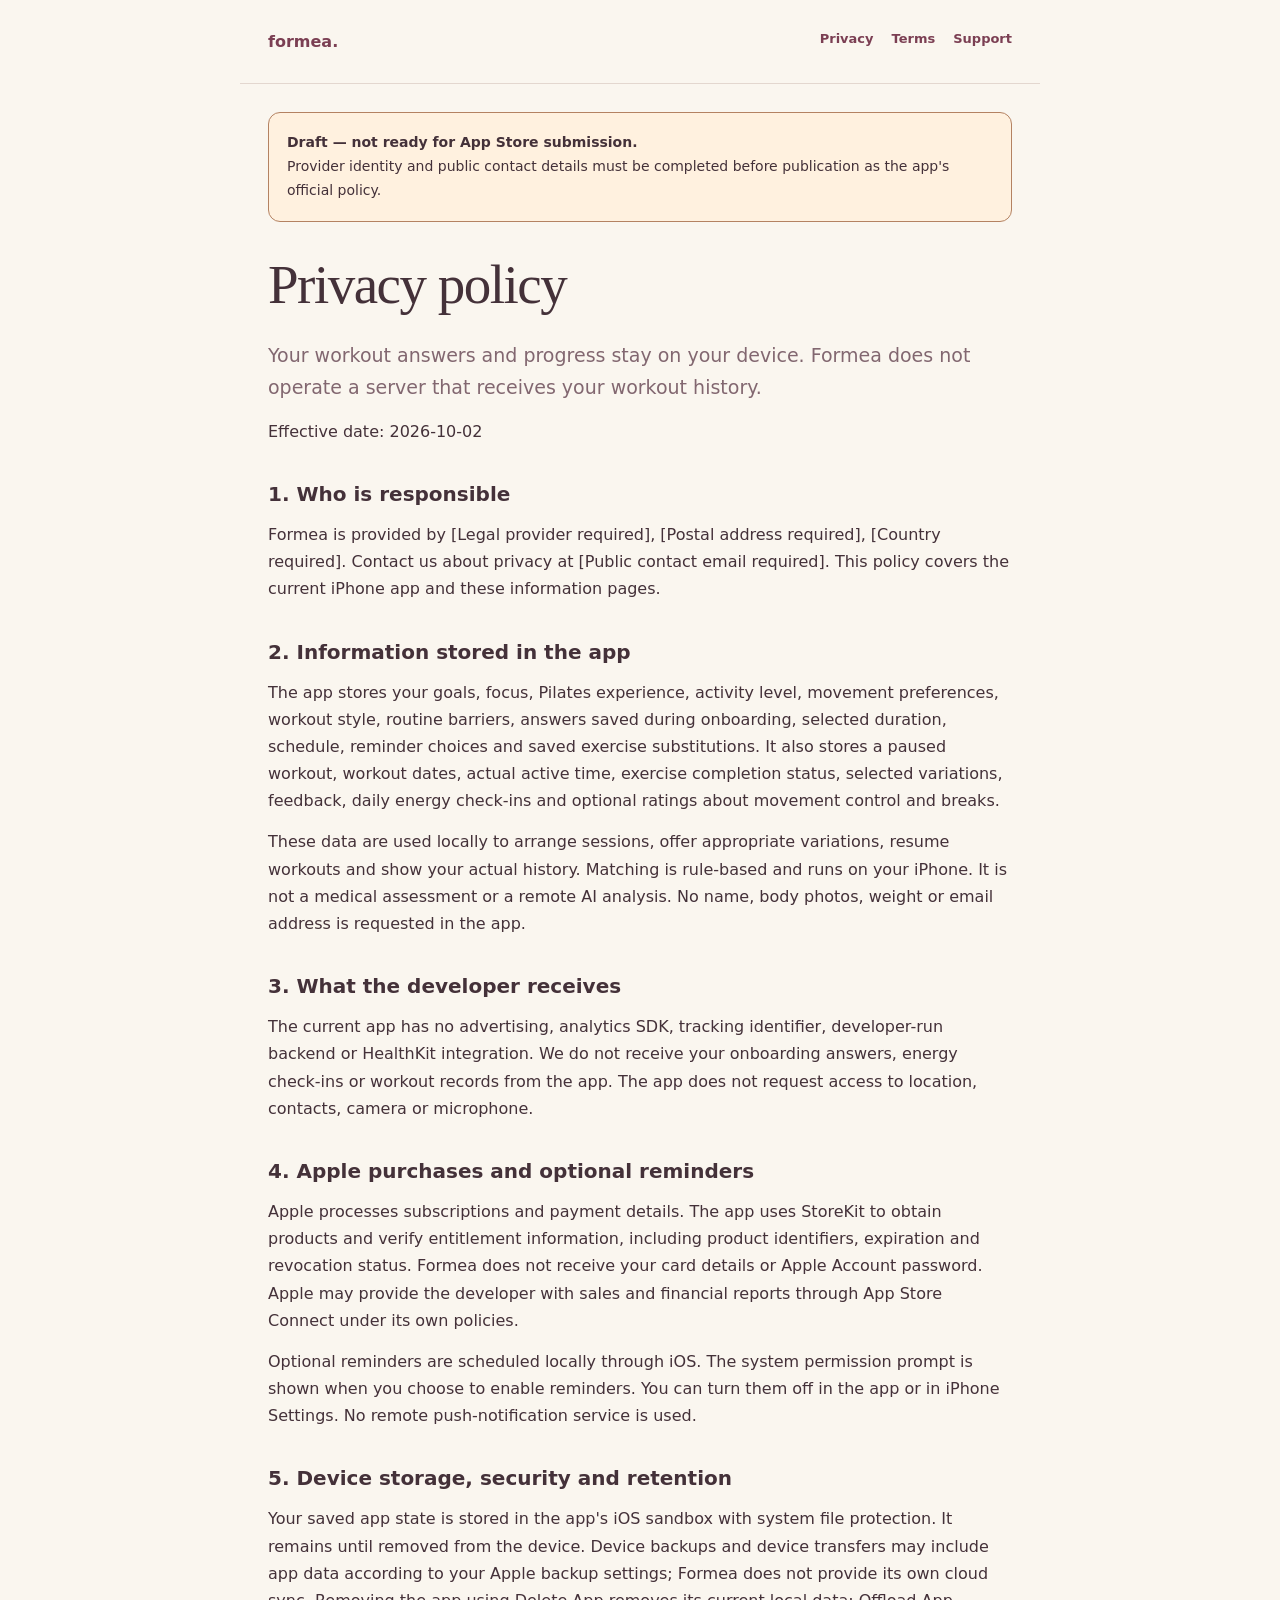
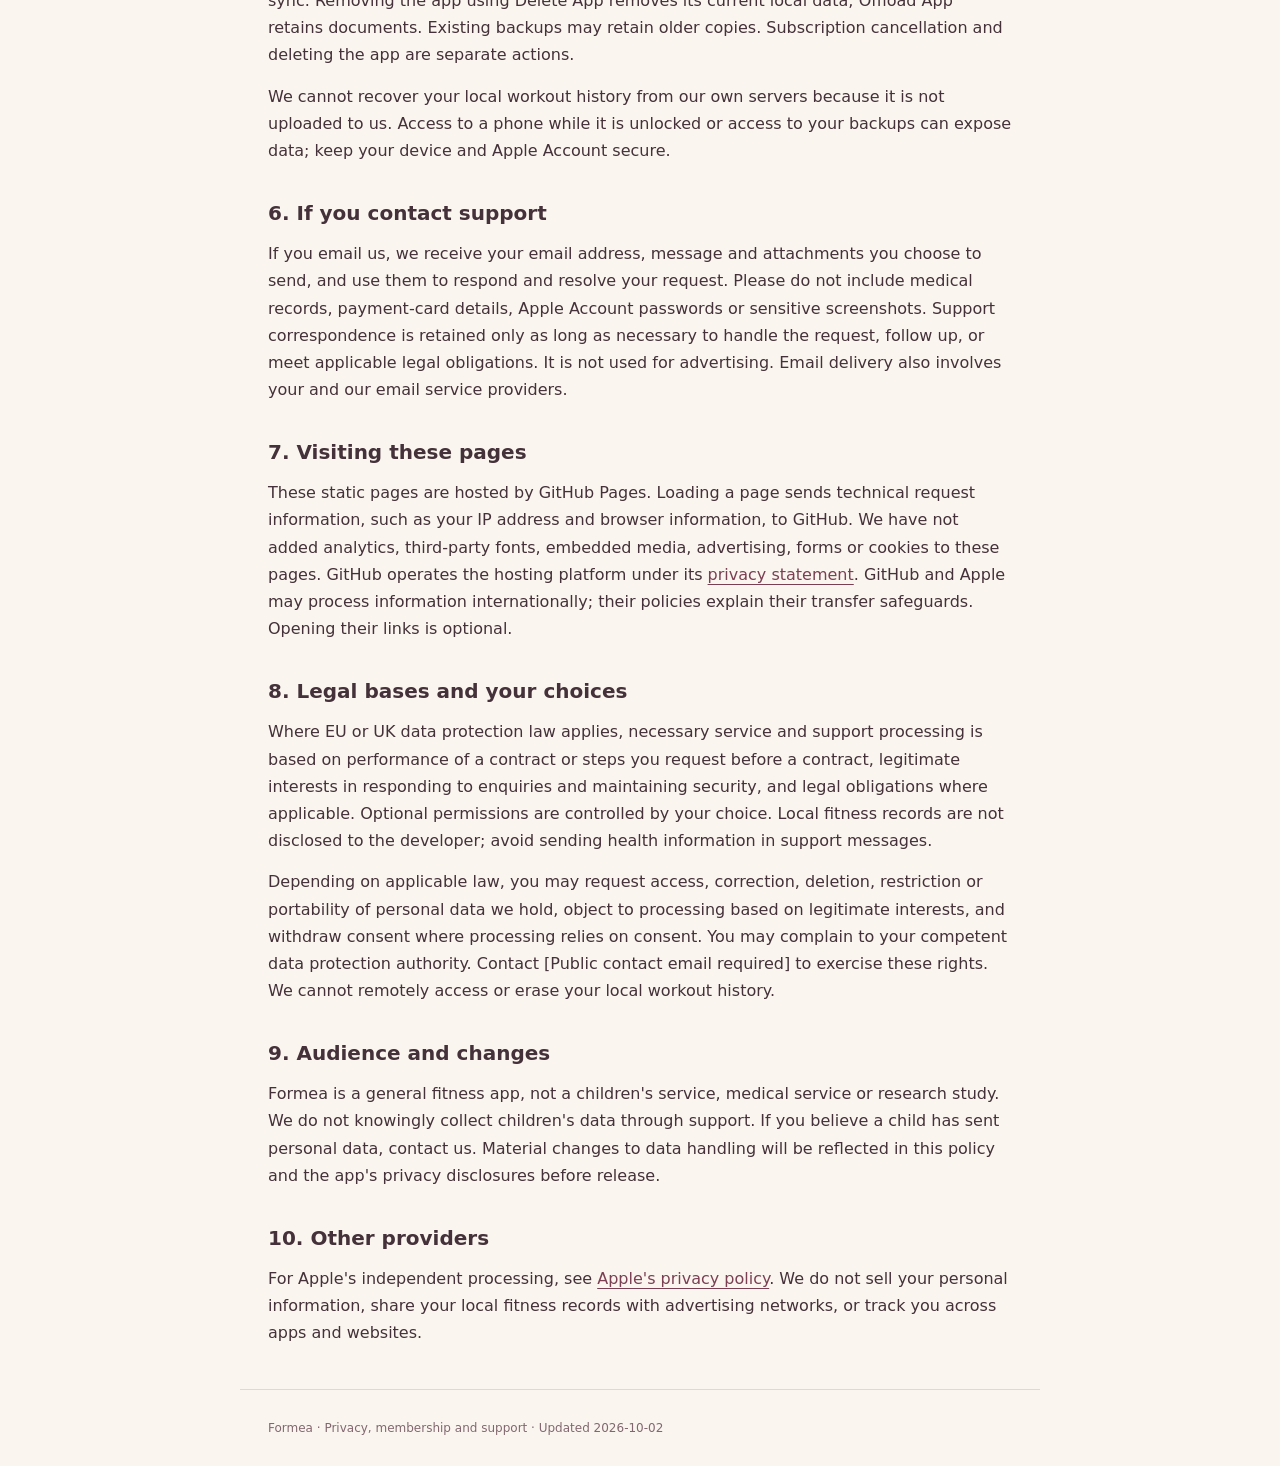
==== site/privacy.html @ febbce37 "Prepare audited Formea privacy, membership and support drafts" ====
<!doctype html><html lang="en"><head><meta charset="utf-8"><meta name="viewport" content="width=device-width,initial-scale=1"><title>Privacy policy · Formea</title><link rel="stylesheet" href="style.css"></head><body><header><a href="index.html">formea.</a><nav aria-label="Information"><a href="privacy.html">Privacy</a><a href="terms.html">Terms</a><a href="support.html">Support</a></nav></header><main><aside class="draft"><strong>Draft — not ready for App Store submission.</strong><br>Provider identity and public contact details must be completed before publication as the app's official policy.</aside><h1>Privacy policy</h1><p class="lead">Your workout answers and progress stay on your device. Formea does not operate a server that receives your workout history.</p><p>Effective date: 2026-10-02</p>
<h2>1. Who is responsible</h2><p>Formea is provided by [Legal provider required], [Postal address required], [Country required]. Contact us about privacy at [Public contact email required]. This policy covers the current iPhone app and these information pages.</p>
<h2>2. Information stored in the app</h2><p>The app stores your goals, focus, Pilates experience, activity level, movement preferences, workout style, routine barriers, answers saved during onboarding, selected duration, schedule, reminder choices and saved exercise substitutions. It also stores a paused workout, workout dates, actual active time, exercise completion status, selected variations, feedback, daily energy check-ins and optional ratings about movement control and breaks.</p><p>These data are used locally to arrange sessions, offer appropriate variations, resume workouts and show your actual history. Matching is rule-based and runs on your iPhone. It is not a medical assessment or a remote AI analysis. No name, body photos, weight or email address is requested in the app.</p>
<h2>3. What the developer receives</h2><p>The current app has no advertising, analytics SDK, tracking identifier, developer-run backend or HealthKit integration. We do not receive your onboarding answers, energy check-ins or workout records from the app. The app does not request access to location, contacts, camera or microphone.</p>
<h2>4. Apple purchases and optional reminders</h2><p>Apple processes subscriptions and payment details. The app uses StoreKit to obtain products and verify entitlement information, including product identifiers, expiration and revocation status. Formea does not receive your card details or Apple Account password. Apple may provide the developer with sales and financial reports through App Store Connect under its own policies.</p><p>Optional reminders are scheduled locally through iOS. The system permission prompt is shown when you choose to enable reminders. You can turn them off in the app or in iPhone Settings. No remote push-notification service is used.</p>
<h2>5. Device storage, security and retention</h2><p>Your saved app state is stored in the app's iOS sandbox with system file protection. It remains until removed from the device. Device backups and device transfers may include app data according to your Apple backup settings; Formea does not provide its own cloud sync. Removing the app using Delete App removes its current local data; Offload App retains documents. Existing backups may retain older copies. Subscription cancellation and deleting the app are separate actions.</p><p>We cannot recover your local workout history from our own servers because it is not uploaded to us. Access to a phone while it is unlocked or access to your backups can expose data; keep your device and Apple Account secure.</p>
<h2>6. If you contact support</h2><p>If you email us, we receive your email address, message and attachments you choose to send, and use them to respond and resolve your request. Please do not include medical records, payment-card details, Apple Account passwords or sensitive screenshots. Support correspondence is retained only as long as necessary to handle the request, follow up, or meet applicable legal obligations. It is not used for advertising. Email delivery also involves your and our email service providers.</p>
<h2>7. Visiting these pages</h2><p>These static pages are hosted by GitHub Pages. Loading a page sends technical request information, such as your IP address and browser information, to GitHub. We have not added analytics, third-party fonts, embedded media, advertising, forms or cookies to these pages. GitHub operates the hosting platform under its <a href="https://docs.github.com/en/site-policy/privacy-policies/github-general-privacy-statement">privacy statement</a>. GitHub and Apple may process information internationally; their policies explain their transfer safeguards. Opening their links is optional.</p>
<h2>8. Legal bases and your choices</h2><p>Where EU or UK data protection law applies, necessary service and support processing is based on performance of a contract or steps you request before a contract, legitimate interests in responding to enquiries and maintaining security, and legal obligations where applicable. Optional permissions are controlled by your choice. Local fitness records are not disclosed to the developer; avoid sending health information in support messages.</p><p>Depending on applicable law, you may request access, correction, deletion, restriction or portability of personal data we hold, object to processing based on legitimate interests, and withdraw consent where processing relies on consent. You may complain to your competent data protection authority. Contact [Public contact email required] to exercise these rights. We cannot remotely access or erase your local workout history.</p>
<h2>9. Audience and changes</h2><p>Formea is a general fitness app, not a children's service, medical service or research study. We do not knowingly collect children's data through support. If you believe a child has sent personal data, contact us. Material changes to data handling will be reflected in this policy and the app's privacy disclosures before release.</p>
<h2>10. Other providers</h2><p>For Apple's independent processing, see <a href="https://www.apple.com/legal/privacy/">Apple's privacy policy</a>. We do not sell your personal information, share your local fitness records with advertising networks, or track you across apps and websites.</p></main><footer>Formea · Privacy, membership and support · Updated 2026-10-02</footer></body></html>
---- site/style.css ----
*{box-sizing:border-box}body{margin:0;background:#faf6ef;color:#443139;font-family:system-ui,-apple-system,sans-serif;line-height:1.7}header,main,footer{max-width:800px;margin:auto;padding:28px}header{display:flex;justify-content:space-between;gap:20px;border-bottom:1px solid #e3d7cf}header a{font-weight:650;text-decoration:none}nav{display:flex;gap:18px;font-size:13px}a{color:#7b3f53;text-underline-offset:4px}h1{font-family:Georgia,serif;font-weight:400;letter-spacing:-1.5px;font-size:clamp(36px,6vw,55px);line-height:1.12;margin:32px 0 24px}h2{font-size:20px;margin:36px 0 12px;line-height:1.3}.lead{font-size:19px;color:#826770}p{margin:14px 0}.draft{border:1px solid #b48262;background:#fff1df;padding:18px;border-radius:12px;font-size:14px}.cards{display:grid;gap:14px;margin:30px 0}.cards a{border:1px solid #e3d7cf;border-radius:18px;padding:20px;text-decoration:none}.cards strong,.cards span{display:block}.cards span{font-size:14px;color:#826770}footer{font-size:12px;color:#826770;border-top:1px solid #e3d7cf}@media(max-width:480px){header{display:block}nav{margin-top:12px}main{padding:20px}}
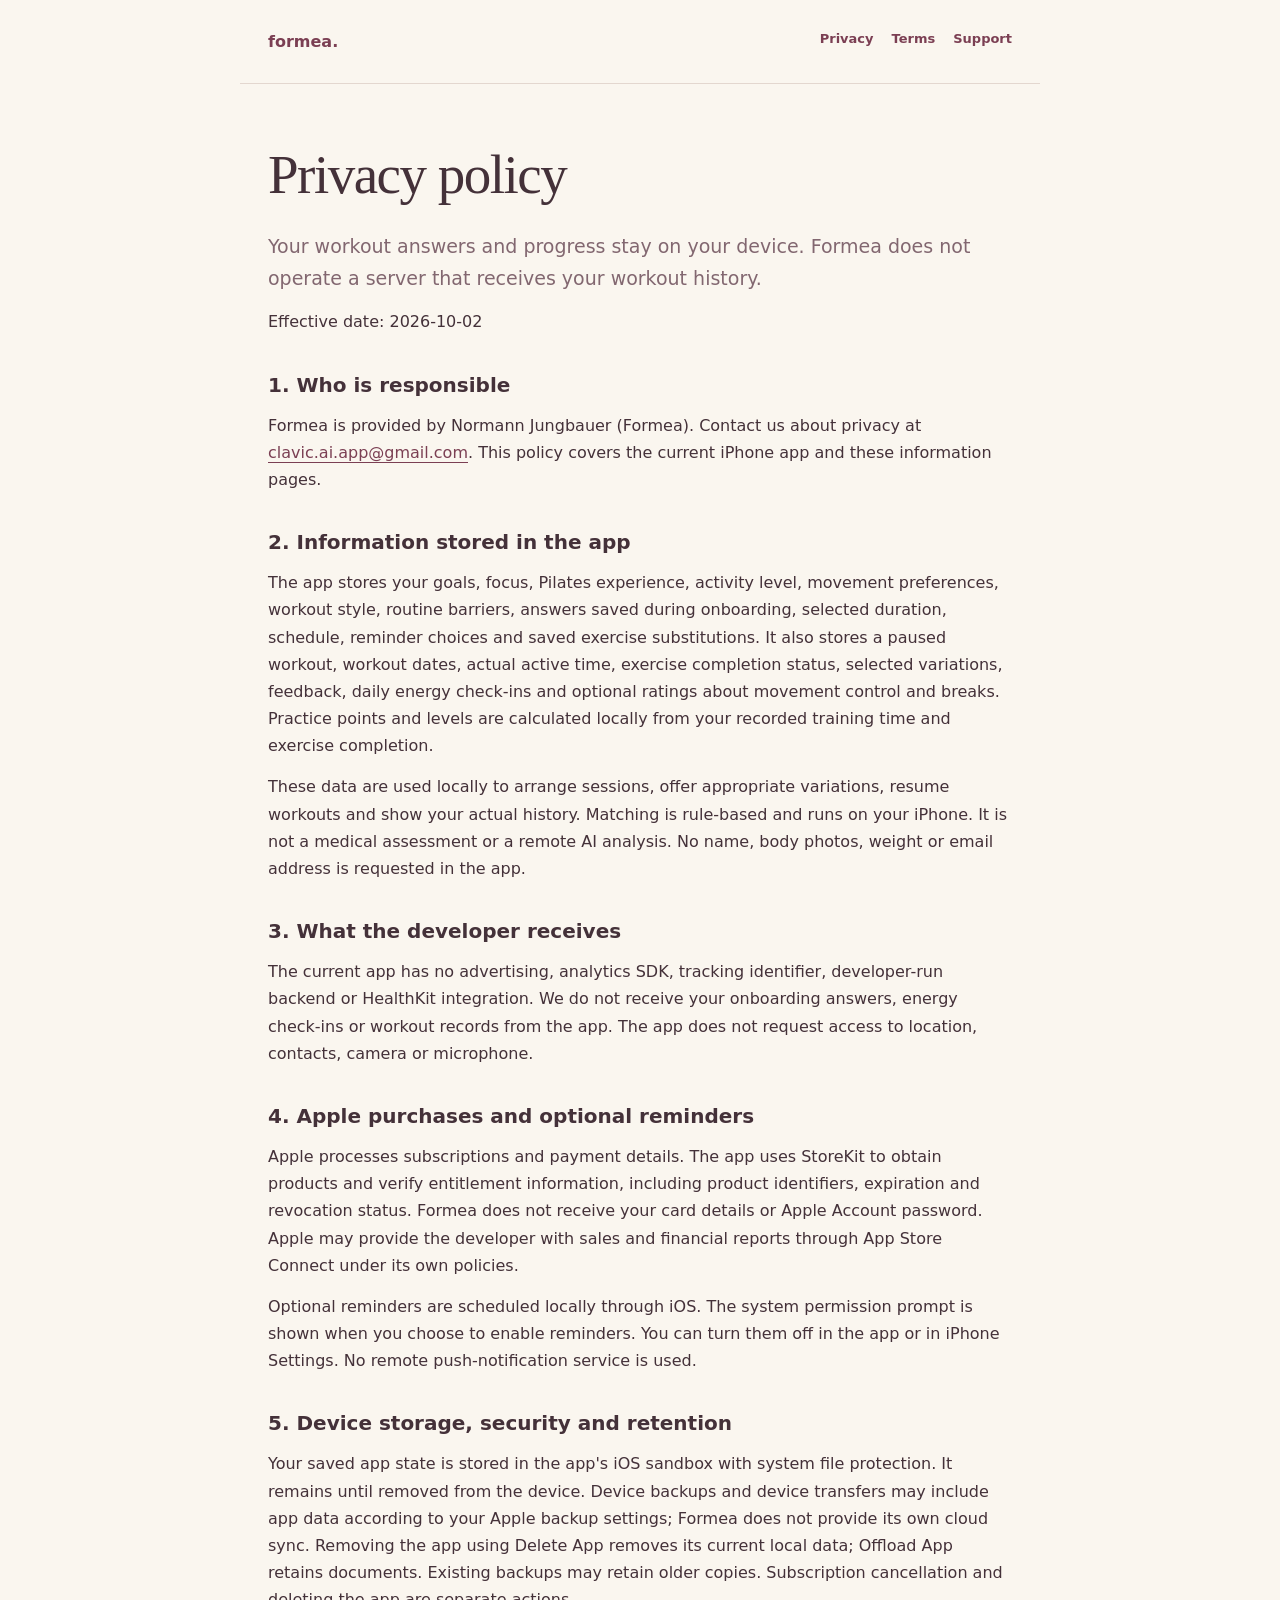
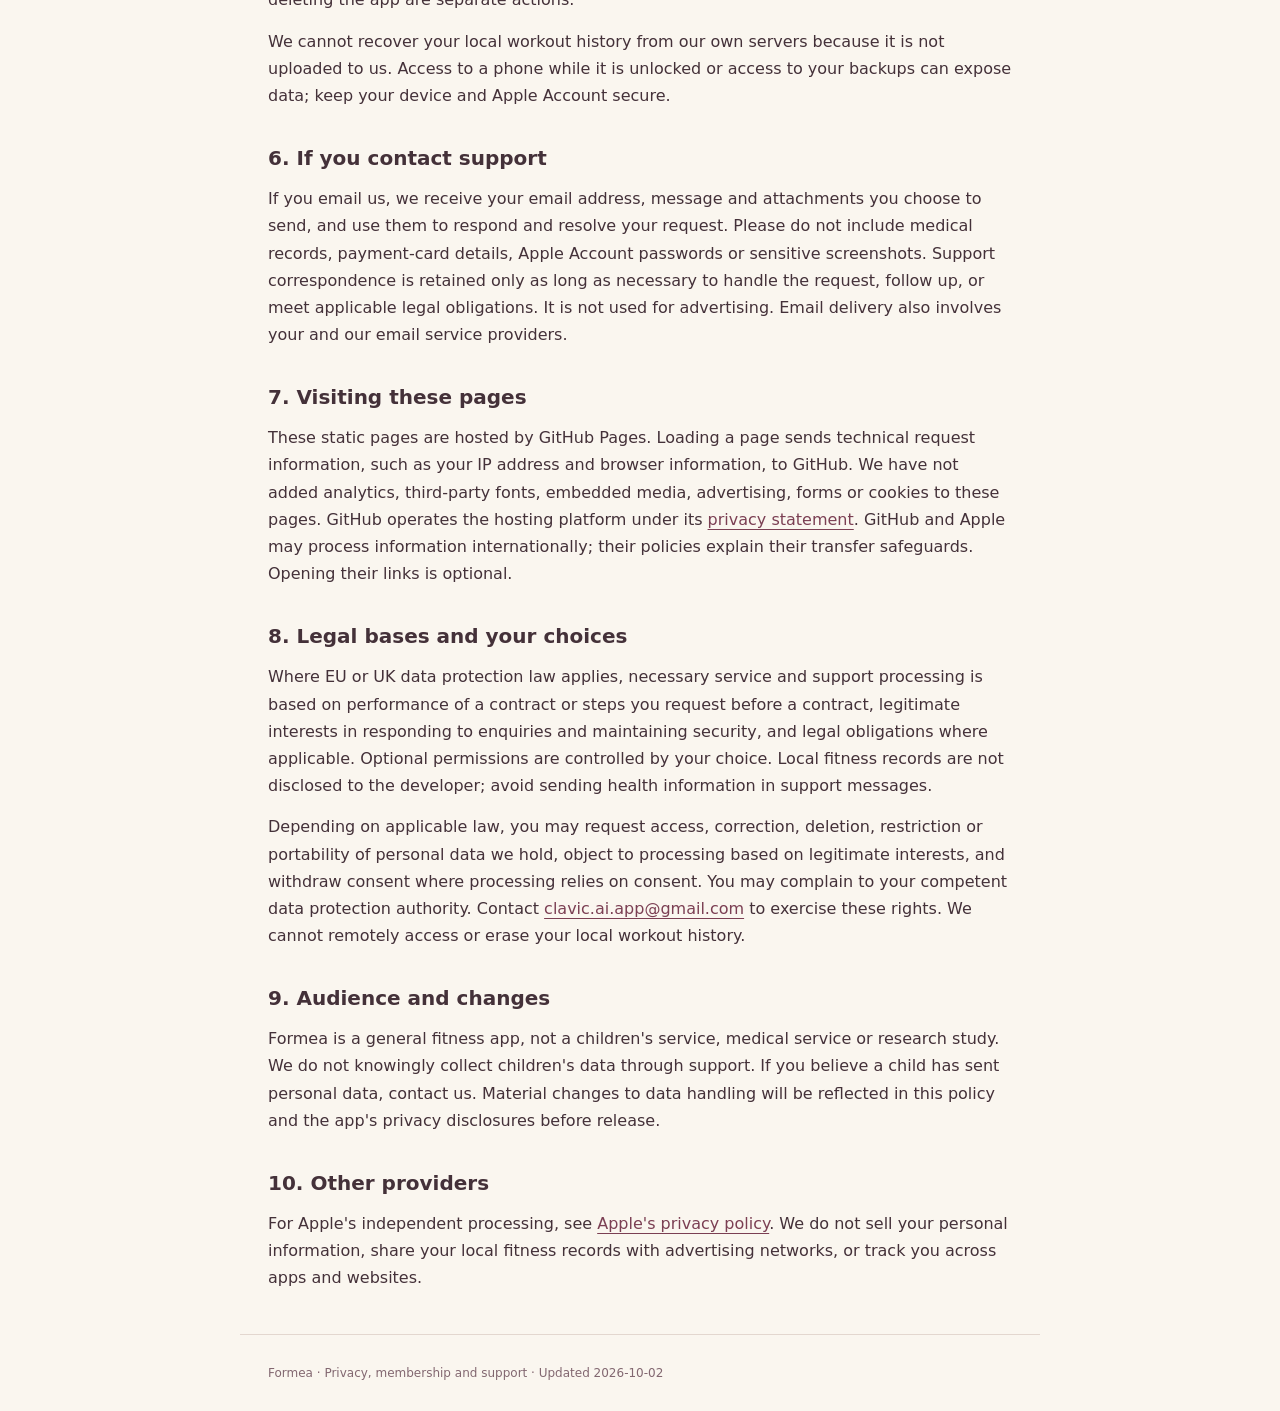
==== commit 7cf9472a: "Identify Formea provider and publish contact information" ====
--- a/site/privacy.html
+++ b/site/privacy.html
@@ -1,11 +1,11 @@
-<!doctype html><html lang="en"><head><meta charset="utf-8"><meta name="viewport" content="width=device-width,initial-scale=1"><title>Privacy policy · Formea</title><link rel="stylesheet" href="style.css"></head><body><header><a href="index.html">formea.</a><nav aria-label="Information"><a href="privacy.html">Privacy</a><a href="terms.html">Terms</a><a href="support.html">Support</a></nav></header><main><aside class="draft"><strong>Draft — not ready for App Store submission.</strong><br>Provider identity and public contact details must be completed before publication as the app's official policy.</aside><h1>Privacy policy</h1><p class="lead">Your workout answers and progress stay on your device. Formea does not operate a server that receives your workout history.</p><p>Effective date: 2026-10-02</p>
-<h2>1. Who is responsible</h2><p>Formea is provided by [Legal provider required], [Postal address required], [Country required]. Contact us about privacy at [Public contact email required]. This policy covers the current iPhone app and these information pages.</p>
-<h2>2. Information stored in the app</h2><p>The app stores your goals, focus, Pilates experience, activity level, movement preferences, workout style, routine barriers, answers saved during onboarding, selected duration, schedule, reminder choices and saved exercise substitutions. It also stores a paused workout, workout dates, actual active time, exercise completion status, selected variations, feedback, daily energy check-ins and optional ratings about movement control and breaks.</p><p>These data are used locally to arrange sessions, offer appropriate variations, resume workouts and show your actual history. Matching is rule-based and runs on your iPhone. It is not a medical assessment or a remote AI analysis. No name, body photos, weight or email address is requested in the app.</p>
+<!doctype html><html lang="en"><head><meta charset="utf-8"><meta name="viewport" content="width=device-width,initial-scale=1"><title>Privacy policy · Formea</title><link rel="stylesheet" href="style.css"></head><body><header><a href="index.html">formea.</a><nav aria-label="Information"><a href="privacy.html">Privacy</a><a href="terms.html">Terms</a><a href="support.html">Support</a></nav></header><main><h1>Privacy policy</h1><p class="lead">Your workout answers and progress stay on your device. Formea does not operate a server that receives your workout history.</p><p>Effective date: 2026-10-02</p>
+<h2>1. Who is responsible</h2><p>Formea is provided by Normann Jungbauer (Formea). Contact us about privacy at <a href="mailto:clavic.ai.app@gmail.com">clavic.ai.app@gmail.com</a>. This policy covers the current iPhone app and these information pages.</p>
+<h2>2. Information stored in the app</h2><p>The app stores your goals, focus, Pilates experience, activity level, movement preferences, workout style, routine barriers, answers saved during onboarding, selected duration, schedule, reminder choices and saved exercise substitutions. It also stores a paused workout, workout dates, actual active time, exercise completion status, selected variations, feedback, daily energy check-ins and optional ratings about movement control and breaks. Practice points and levels are calculated locally from your recorded training time and exercise completion.</p><p>These data are used locally to arrange sessions, offer appropriate variations, resume workouts and show your actual history. Matching is rule-based and runs on your iPhone. It is not a medical assessment or a remote AI analysis. No name, body photos, weight or email address is requested in the app.</p>
 <h2>3. What the developer receives</h2><p>The current app has no advertising, analytics SDK, tracking identifier, developer-run backend or HealthKit integration. We do not receive your onboarding answers, energy check-ins or workout records from the app. The app does not request access to location, contacts, camera or microphone.</p>
 <h2>4. Apple purchases and optional reminders</h2><p>Apple processes subscriptions and payment details. The app uses StoreKit to obtain products and verify entitlement information, including product identifiers, expiration and revocation status. Formea does not receive your card details or Apple Account password. Apple may provide the developer with sales and financial reports through App Store Connect under its own policies.</p><p>Optional reminders are scheduled locally through iOS. The system permission prompt is shown when you choose to enable reminders. You can turn them off in the app or in iPhone Settings. No remote push-notification service is used.</p>
 <h2>5. Device storage, security and retention</h2><p>Your saved app state is stored in the app's iOS sandbox with system file protection. It remains until removed from the device. Device backups and device transfers may include app data according to your Apple backup settings; Formea does not provide its own cloud sync. Removing the app using Delete App removes its current local data; Offload App retains documents. Existing backups may retain older copies. Subscription cancellation and deleting the app are separate actions.</p><p>We cannot recover your local workout history from our own servers because it is not uploaded to us. Access to a phone while it is unlocked or access to your backups can expose data; keep your device and Apple Account secure.</p>
 <h2>6. If you contact support</h2><p>If you email us, we receive your email address, message and attachments you choose to send, and use them to respond and resolve your request. Please do not include medical records, payment-card details, Apple Account passwords or sensitive screenshots. Support correspondence is retained only as long as necessary to handle the request, follow up, or meet applicable legal obligations. It is not used for advertising. Email delivery also involves your and our email service providers.</p>
 <h2>7. Visiting these pages</h2><p>These static pages are hosted by GitHub Pages. Loading a page sends technical request information, such as your IP address and browser information, to GitHub. We have not added analytics, third-party fonts, embedded media, advertising, forms or cookies to these pages. GitHub operates the hosting platform under its <a href="https://docs.github.com/en/site-policy/privacy-policies/github-general-privacy-statement">privacy statement</a>. GitHub and Apple may process information internationally; their policies explain their transfer safeguards. Opening their links is optional.</p>
-<h2>8. Legal bases and your choices</h2><p>Where EU or UK data protection law applies, necessary service and support processing is based on performance of a contract or steps you request before a contract, legitimate interests in responding to enquiries and maintaining security, and legal obligations where applicable. Optional permissions are controlled by your choice. Local fitness records are not disclosed to the developer; avoid sending health information in support messages.</p><p>Depending on applicable law, you may request access, correction, deletion, restriction or portability of personal data we hold, object to processing based on legitimate interests, and withdraw consent where processing relies on consent. You may complain to your competent data protection authority. Contact [Public contact email required] to exercise these rights. We cannot remotely access or erase your local workout history.</p>
+<h2>8. Legal bases and your choices</h2><p>Where EU or UK data protection law applies, necessary service and support processing is based on performance of a contract or steps you request before a contract, legitimate interests in responding to enquiries and maintaining security, and legal obligations where applicable. Optional permissions are controlled by your choice. Local fitness records are not disclosed to the developer; avoid sending health information in support messages.</p><p>Depending on applicable law, you may request access, correction, deletion, restriction or portability of personal data we hold, object to processing based on legitimate interests, and withdraw consent where processing relies on consent. You may complain to your competent data protection authority. Contact <a href="mailto:clavic.ai.app@gmail.com">clavic.ai.app@gmail.com</a> to exercise these rights. We cannot remotely access or erase your local workout history.</p>
 <h2>9. Audience and changes</h2><p>Formea is a general fitness app, not a children's service, medical service or research study. We do not knowingly collect children's data through support. If you believe a child has sent personal data, contact us. Material changes to data handling will be reflected in this policy and the app's privacy disclosures before release.</p>
 <h2>10. Other providers</h2><p>For Apple's independent processing, see <a href="https://www.apple.com/legal/privacy/">Apple's privacy policy</a>. We do not sell your personal information, share your local fitness records with advertising networks, or track you across apps and websites.</p></main><footer>Formea · Privacy, membership and support · Updated 2026-10-02</footer></body></html>
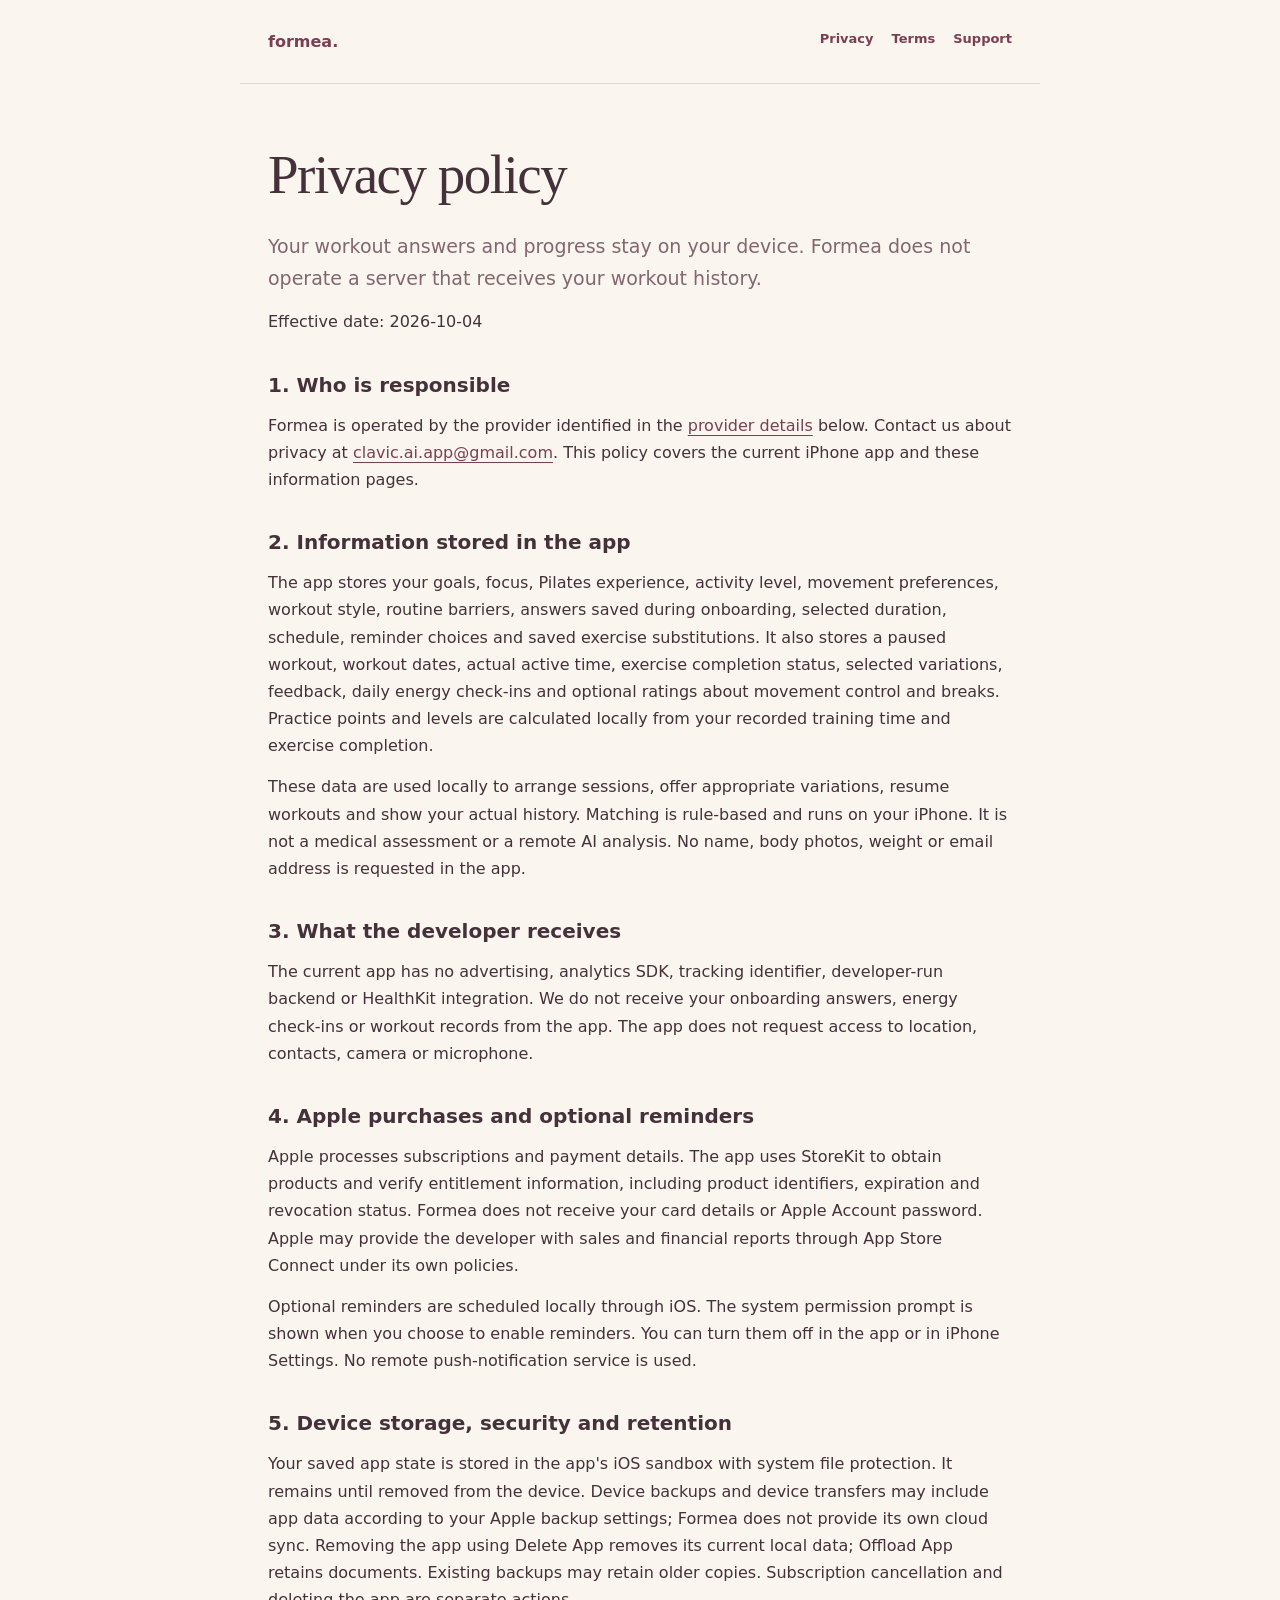
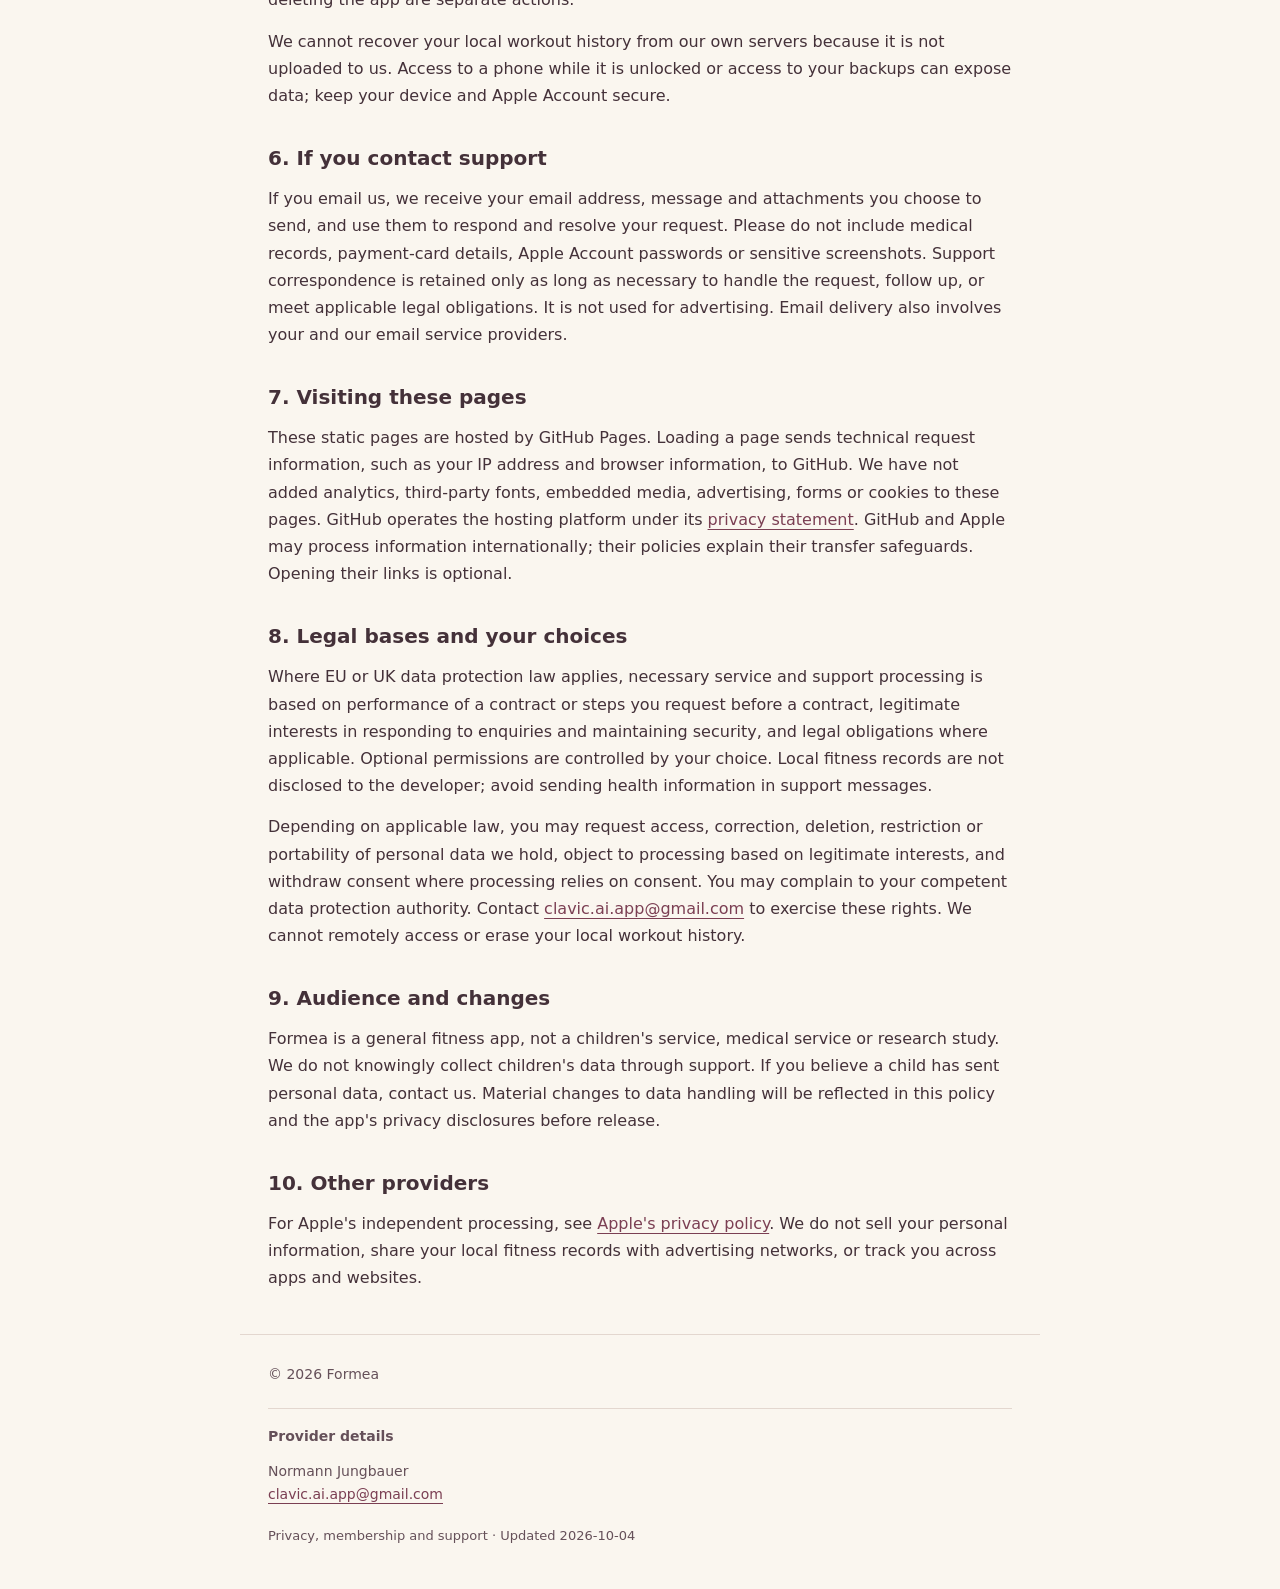
==== commit a8c802c5: "Keep Formea branding prominent and provider details in document footers" ====
--- a/site/privacy.html
+++ b/site/privacy.html
@@ -1,5 +1,5 @@
-<!doctype html><html lang="en"><head><meta charset="utf-8"><meta name="viewport" content="width=device-width,initial-scale=1"><title>Privacy policy · Formea</title><link rel="stylesheet" href="style.css"></head><body><header><a href="index.html">formea.</a><nav aria-label="Information"><a href="privacy.html">Privacy</a><a href="terms.html">Terms</a><a href="support.html">Support</a></nav></header><main><h1>Privacy policy</h1><p class="lead">Your workout answers and progress stay on your device. Formea does not operate a server that receives your workout history.</p><p>Effective date: 2026-10-02</p>
-<h2>1. Who is responsible</h2><p>Formea is provided by Normann Jungbauer (Formea). Contact us about privacy at <a href="mailto:clavic.ai.app@gmail.com">clavic.ai.app@gmail.com</a>. This policy covers the current iPhone app and these information pages.</p>
+<!doctype html><html lang="en"><head><meta charset="utf-8"><meta name="viewport" content="width=device-width,initial-scale=1"><title>Privacy policy · Formea</title><link rel="stylesheet" href="style.css"></head><body><header><a href="index.html">formea.</a><nav aria-label="Information"><a href="privacy.html">Privacy</a><a href="terms.html">Terms</a><a href="support.html">Support</a></nav></header><main><h1>Privacy policy</h1><p class="lead">Your workout answers and progress stay on your device. Formea does not operate a server that receives your workout history.</p><p>Effective date: 2026-10-04</p>
+<h2>1. Who is responsible</h2><p>Formea is operated by the provider identified in the <a href="#provider-details">provider details</a> below. Contact us about privacy at <a href="mailto:clavic.ai.app@gmail.com">clavic.ai.app@gmail.com</a>. This policy covers the current iPhone app and these information pages.</p>
 <h2>2. Information stored in the app</h2><p>The app stores your goals, focus, Pilates experience, activity level, movement preferences, workout style, routine barriers, answers saved during onboarding, selected duration, schedule, reminder choices and saved exercise substitutions. It also stores a paused workout, workout dates, actual active time, exercise completion status, selected variations, feedback, daily energy check-ins and optional ratings about movement control and breaks. Practice points and levels are calculated locally from your recorded training time and exercise completion.</p><p>These data are used locally to arrange sessions, offer appropriate variations, resume workouts and show your actual history. Matching is rule-based and runs on your iPhone. It is not a medical assessment or a remote AI analysis. No name, body photos, weight or email address is requested in the app.</p>
 <h2>3. What the developer receives</h2><p>The current app has no advertising, analytics SDK, tracking identifier, developer-run backend or HealthKit integration. We do not receive your onboarding answers, energy check-ins or workout records from the app. The app does not request access to location, contacts, camera or microphone.</p>
 <h2>4. Apple purchases and optional reminders</h2><p>Apple processes subscriptions and payment details. The app uses StoreKit to obtain products and verify entitlement information, including product identifiers, expiration and revocation status. Formea does not receive your card details or Apple Account password. Apple may provide the developer with sales and financial reports through App Store Connect under its own policies.</p><p>Optional reminders are scheduled locally through iOS. The system permission prompt is shown when you choose to enable reminders. You can turn them off in the app or in iPhone Settings. No remote push-notification service is used.</p>
@@ -8,4 +8,4 @@
 <h2>7. Visiting these pages</h2><p>These static pages are hosted by GitHub Pages. Loading a page sends technical request information, such as your IP address and browser information, to GitHub. We have not added analytics, third-party fonts, embedded media, advertising, forms or cookies to these pages. GitHub operates the hosting platform under its <a href="https://docs.github.com/en/site-policy/privacy-policies/github-general-privacy-statement">privacy statement</a>. GitHub and Apple may process information internationally; their policies explain their transfer safeguards. Opening their links is optional.</p>
 <h2>8. Legal bases and your choices</h2><p>Where EU or UK data protection law applies, necessary service and support processing is based on performance of a contract or steps you request before a contract, legitimate interests in responding to enquiries and maintaining security, and legal obligations where applicable. Optional permissions are controlled by your choice. Local fitness records are not disclosed to the developer; avoid sending health information in support messages.</p><p>Depending on applicable law, you may request access, correction, deletion, restriction or portability of personal data we hold, object to processing based on legitimate interests, and withdraw consent where processing relies on consent. You may complain to your competent data protection authority. Contact <a href="mailto:clavic.ai.app@gmail.com">clavic.ai.app@gmail.com</a> to exercise these rights. We cannot remotely access or erase your local workout history.</p>
 <h2>9. Audience and changes</h2><p>Formea is a general fitness app, not a children's service, medical service or research study. We do not knowingly collect children's data through support. If you believe a child has sent personal data, contact us. Material changes to data handling will be reflected in this policy and the app's privacy disclosures before release.</p>
-<h2>10. Other providers</h2><p>For Apple's independent processing, see <a href="https://www.apple.com/legal/privacy/">Apple's privacy policy</a>. We do not sell your personal information, share your local fitness records with advertising networks, or track you across apps and websites.</p></main><footer>Formea · Privacy, membership and support · Updated 2026-10-02</footer></body></html>+<h2>10. Other providers</h2><p>For Apple's independent processing, see <a href="https://www.apple.com/legal/privacy/">Apple's privacy policy</a>. We do not sell your personal information, share your local fitness records with advertising networks, or track you across apps and websites.</p></main><footer><p class="copyright">© 2026 Formea</p><section class="provider" id="provider-details" aria-labelledby="provider-heading"><h2 id="provider-heading">Provider details</h2><p>Normann Jungbauer<br><a href="mailto:clavic.ai.app@gmail.com">clavic.ai.app@gmail.com</a></p></section><p class="updated">Privacy, membership and support · Updated 2026-10-04</p></footer></body></html>
--- a/site/style.css
+++ b/site/style.css
@@ -1 +1 @@
-*{box-sizing:border-box}body{margin:0;background:#faf6ef;color:#443139;font-family:system-ui,-apple-system,sans-serif;line-height:1.7}header,main,footer{max-width:800px;margin:auto;padding:28px}header{display:flex;justify-content:space-between;gap:20px;border-bottom:1px solid #e3d7cf}header a{font-weight:650;text-decoration:none}nav{display:flex;gap:18px;font-size:13px}a{color:#7b3f53;text-underline-offset:4px}h1{font-family:Georgia,serif;font-weight:400;letter-spacing:-1.5px;font-size:clamp(36px,6vw,55px);line-height:1.12;margin:32px 0 24px}h2{font-size:20px;margin:36px 0 12px;line-height:1.3}.lead{font-size:19px;color:#826770}p{margin:14px 0}.draft{border:1px solid #b48262;background:#fff1df;padding:18px;border-radius:12px;font-size:14px}.cards{display:grid;gap:14px;margin:30px 0}.cards a{border:1px solid #e3d7cf;border-radius:18px;padding:20px;text-decoration:none}.cards strong,.cards span{display:block}.cards span{font-size:14px;color:#826770}footer{font-size:12px;color:#826770;border-top:1px solid #e3d7cf}@media(max-width:480px){header{display:block}nav{margin-top:12px}main{padding:20px}}+*{box-sizing:border-box}body{margin:0;background:#faf6ef;color:#443139;font-family:system-ui,-apple-system,sans-serif;line-height:1.7}header,main,footer{max-width:800px;margin:auto;padding:28px}header{display:flex;justify-content:space-between;gap:20px;border-bottom:1px solid #e3d7cf}header a{font-weight:650;text-decoration:none}nav{display:flex;gap:18px;font-size:13px}a{color:#7b3f53;text-underline-offset:4px}h1{font-family:Georgia,serif;font-weight:400;letter-spacing:-1.5px;font-size:clamp(36px,6vw,55px);line-height:1.12;margin:32px 0 24px}h2{font-size:20px;margin:36px 0 12px;line-height:1.3}.lead{font-size:19px;color:#826770}p{margin:14px 0}.draft{border:1px solid #b48262;background:#fff1df;padding:18px;border-radius:12px;font-size:14px}.cards{display:grid;gap:14px;margin:30px 0}.cards a{border:1px solid #e3d7cf;border-radius:18px;padding:20px;text-decoration:none}.cards strong,.cards span{display:block}.cards span{font-size:14px;color:#826770}footer{font-size:14px;color:#655059;border-top:1px solid #e3d7cf}footer .copyright{margin:0}footer .provider{margin-top:22px;padding-top:18px;border-top:1px solid #e3d7cf}footer h2{font-size:14px;font-weight:600;margin:0 0 8px}footer .updated{font-size:13px;margin-top:18px}@media(max-width:480px){header{display:block}nav{margin-top:12px}main{padding:20px}}
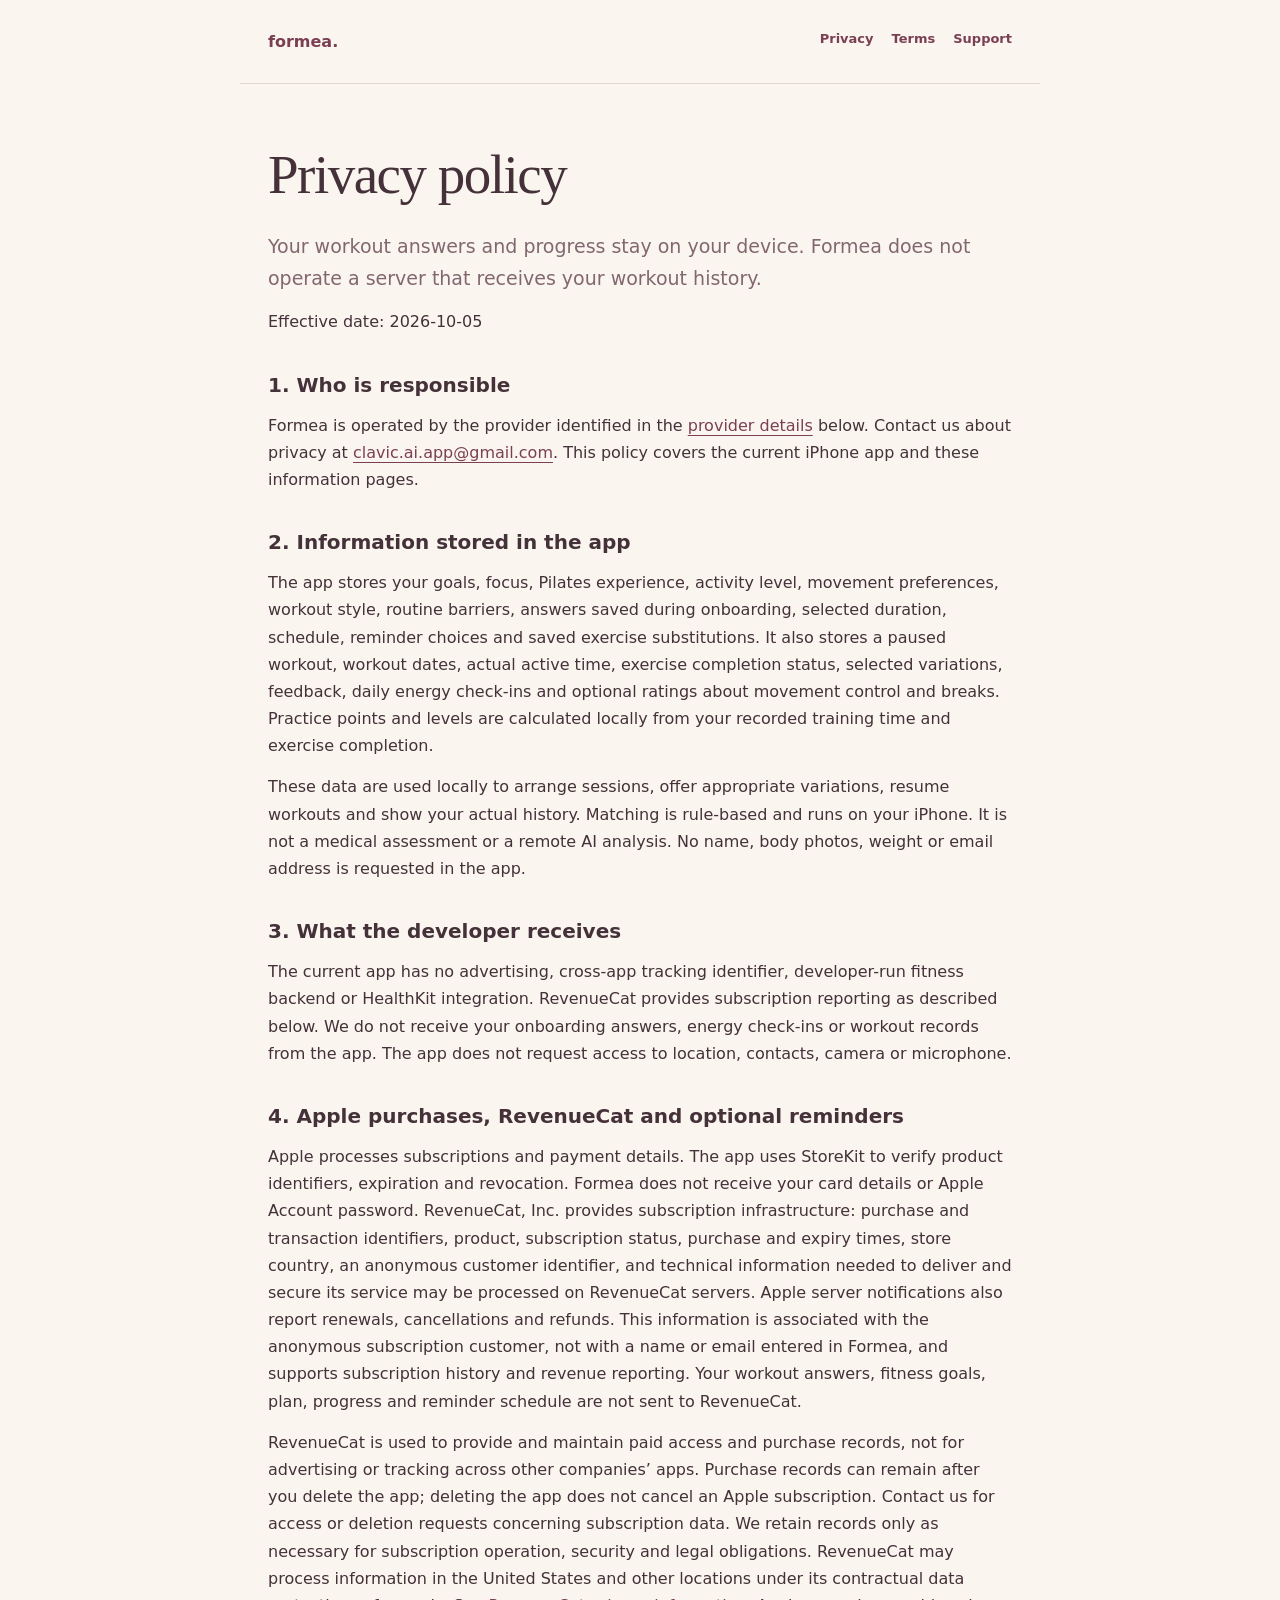
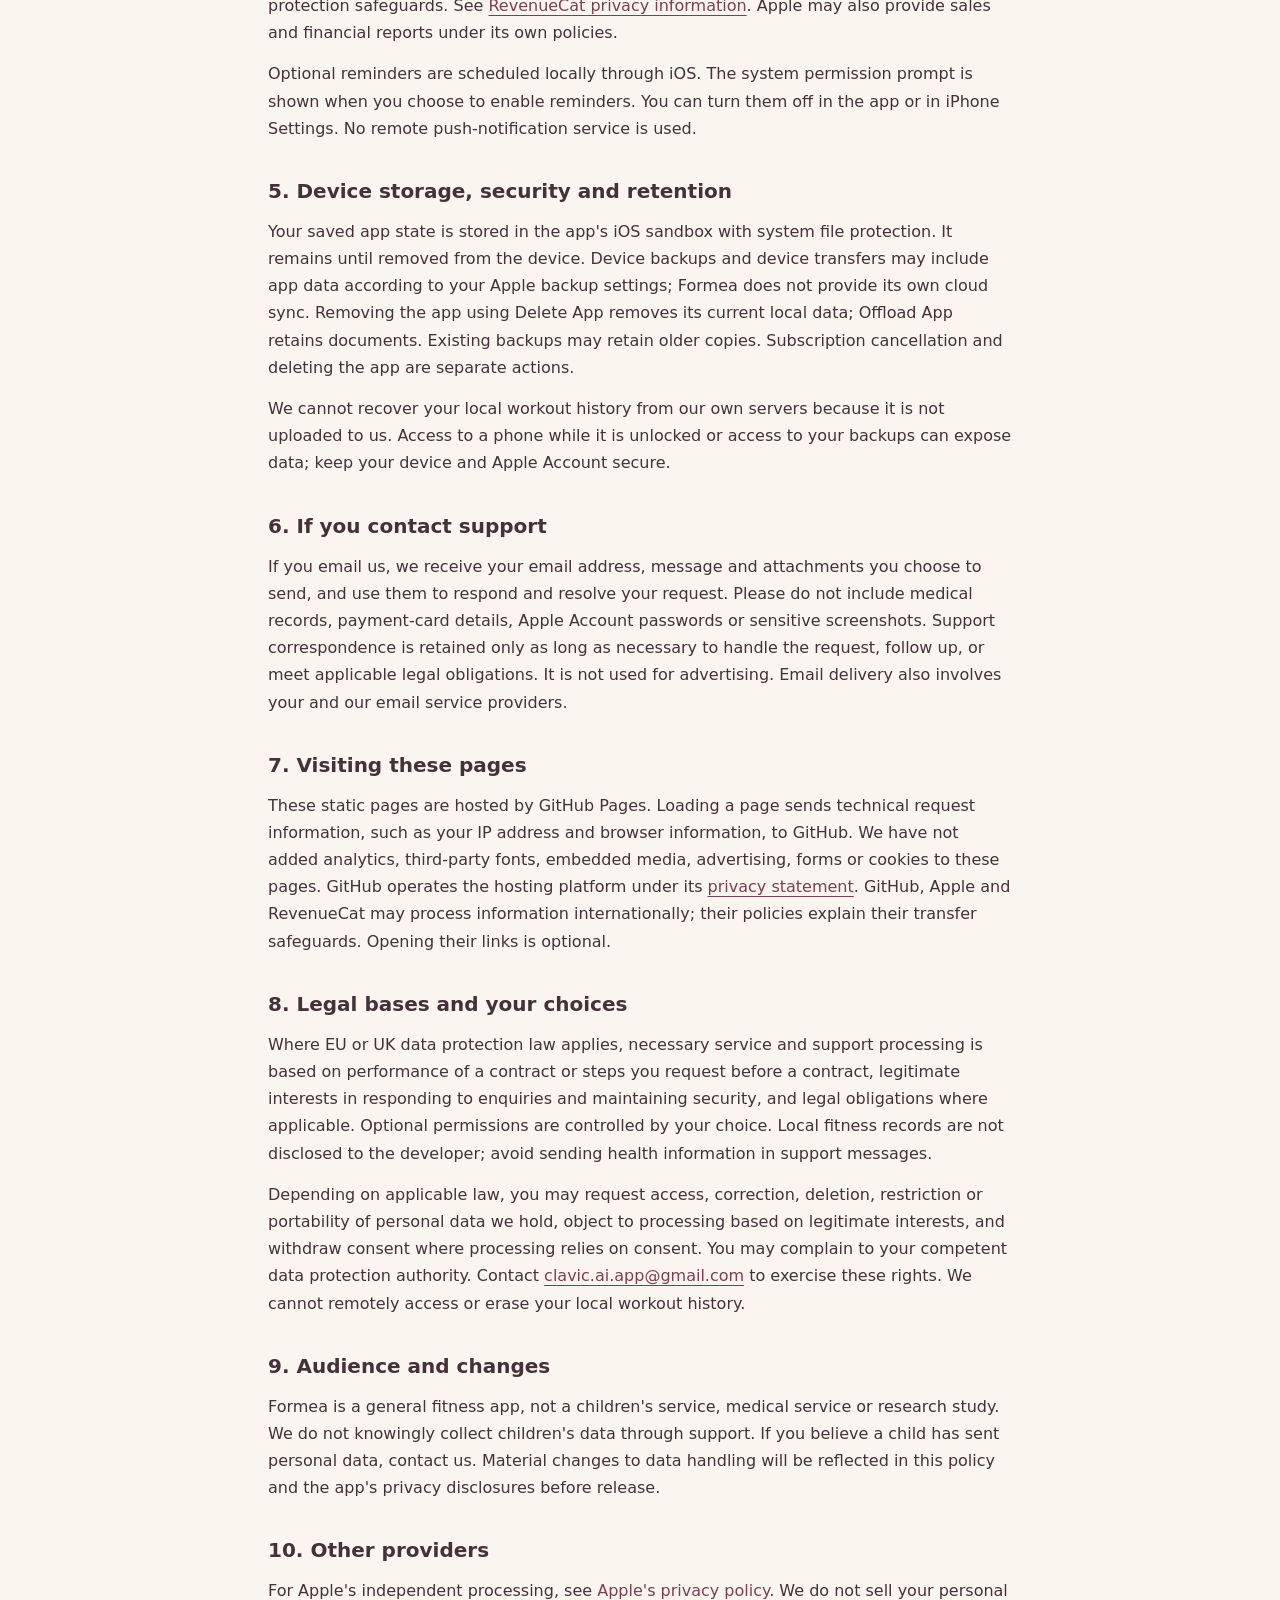
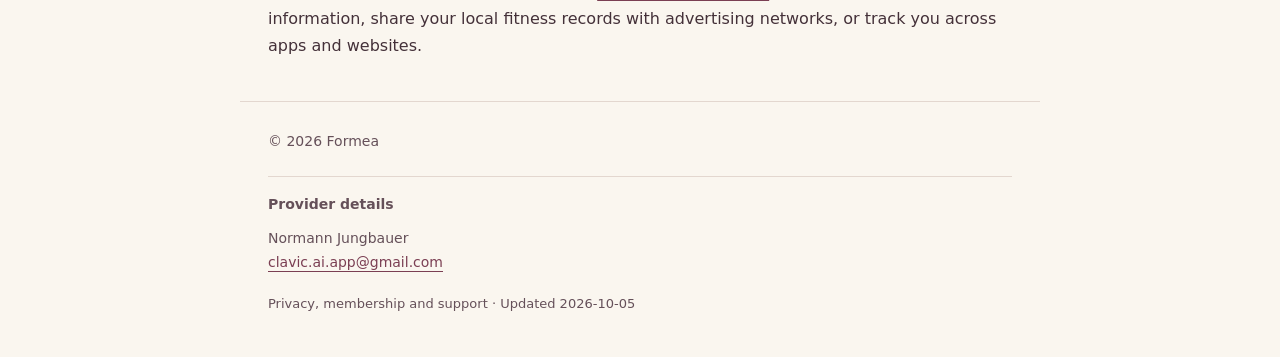
==== commit 2b4cdc49: "Disclose RevenueCat subscription processing and current launch content" ====
--- a/site/privacy.html
+++ b/site/privacy.html
@@ -1,11 +1,11 @@
-<!doctype html><html lang="en"><head><meta charset="utf-8"><meta name="viewport" content="width=device-width,initial-scale=1"><title>Privacy policy · Formea</title><link rel="stylesheet" href="style.css"></head><body><header><a href="index.html">formea.</a><nav aria-label="Information"><a href="privacy.html">Privacy</a><a href="terms.html">Terms</a><a href="support.html">Support</a></nav></header><main><h1>Privacy policy</h1><p class="lead">Your workout answers and progress stay on your device. Formea does not operate a server that receives your workout history.</p><p>Effective date: 2026-10-04</p>
+<!doctype html><html lang="en"><head><meta charset="utf-8"><meta name="viewport" content="width=device-width,initial-scale=1"><title>Privacy policy · Formea</title><link rel="stylesheet" href="style.css"></head><body><header><a href="index.html">formea.</a><nav aria-label="Information"><a href="privacy.html">Privacy</a><a href="terms.html">Terms</a><a href="support.html">Support</a></nav></header><main><h1>Privacy policy</h1><p class="lead">Your workout answers and progress stay on your device. Formea does not operate a server that receives your workout history.</p><p>Effective date: 2026-10-05</p>
 <h2>1. Who is responsible</h2><p>Formea is operated by the provider identified in the <a href="#provider-details">provider details</a> below. Contact us about privacy at <a href="mailto:clavic.ai.app@gmail.com">clavic.ai.app@gmail.com</a>. This policy covers the current iPhone app and these information pages.</p>
 <h2>2. Information stored in the app</h2><p>The app stores your goals, focus, Pilates experience, activity level, movement preferences, workout style, routine barriers, answers saved during onboarding, selected duration, schedule, reminder choices and saved exercise substitutions. It also stores a paused workout, workout dates, actual active time, exercise completion status, selected variations, feedback, daily energy check-ins and optional ratings about movement control and breaks. Practice points and levels are calculated locally from your recorded training time and exercise completion.</p><p>These data are used locally to arrange sessions, offer appropriate variations, resume workouts and show your actual history. Matching is rule-based and runs on your iPhone. It is not a medical assessment or a remote AI analysis. No name, body photos, weight or email address is requested in the app.</p>
-<h2>3. What the developer receives</h2><p>The current app has no advertising, analytics SDK, tracking identifier, developer-run backend or HealthKit integration. We do not receive your onboarding answers, energy check-ins or workout records from the app. The app does not request access to location, contacts, camera or microphone.</p>
-<h2>4. Apple purchases and optional reminders</h2><p>Apple processes subscriptions and payment details. The app uses StoreKit to obtain products and verify entitlement information, including product identifiers, expiration and revocation status. Formea does not receive your card details or Apple Account password. Apple may provide the developer with sales and financial reports through App Store Connect under its own policies.</p><p>Optional reminders are scheduled locally through iOS. The system permission prompt is shown when you choose to enable reminders. You can turn them off in the app or in iPhone Settings. No remote push-notification service is used.</p>
+<h2>3. What the developer receives</h2><p>The current app has no advertising, cross-app tracking identifier, developer-run fitness backend or HealthKit integration. RevenueCat provides subscription reporting as described below. We do not receive your onboarding answers, energy check-ins or workout records from the app. The app does not request access to location, contacts, camera or microphone.</p>
+<h2>4. Apple purchases, RevenueCat and optional reminders</h2><p>Apple processes subscriptions and payment details. The app uses StoreKit to verify product identifiers, expiration and revocation. Formea does not receive your card details or Apple Account password. RevenueCat, Inc. provides subscription infrastructure: purchase and transaction identifiers, product, subscription status, purchase and expiry times, store country, an anonymous customer identifier, and technical information needed to deliver and secure its service may be processed on RevenueCat servers. Apple server notifications also report renewals, cancellations and refunds. This information is associated with the anonymous subscription customer, not with a name or email entered in Formea, and supports subscription history and revenue reporting. Your workout answers, fitness goals, plan, progress and reminder schedule are not sent to RevenueCat.</p><p>RevenueCat is used to provide and maintain paid access and purchase records, not for advertising or tracking across other companies’ apps. Purchase records can remain after you delete the app; deleting the app does not cancel an Apple subscription. Contact us for access or deletion requests concerning subscription data. We retain records only as necessary for subscription operation, security and legal obligations. RevenueCat may process information in the United States and other locations under its contractual data protection safeguards. See <a href="https://www.revenuecat.com/privacy/">RevenueCat privacy information</a>. Apple may also provide sales and financial reports under its own policies.</p><p>Optional reminders are scheduled locally through iOS. The system permission prompt is shown when you choose to enable reminders. You can turn them off in the app or in iPhone Settings. No remote push-notification service is used.</p>
 <h2>5. Device storage, security and retention</h2><p>Your saved app state is stored in the app's iOS sandbox with system file protection. It remains until removed from the device. Device backups and device transfers may include app data according to your Apple backup settings; Formea does not provide its own cloud sync. Removing the app using Delete App removes its current local data; Offload App retains documents. Existing backups may retain older copies. Subscription cancellation and deleting the app are separate actions.</p><p>We cannot recover your local workout history from our own servers because it is not uploaded to us. Access to a phone while it is unlocked or access to your backups can expose data; keep your device and Apple Account secure.</p>
 <h2>6. If you contact support</h2><p>If you email us, we receive your email address, message and attachments you choose to send, and use them to respond and resolve your request. Please do not include medical records, payment-card details, Apple Account passwords or sensitive screenshots. Support correspondence is retained only as long as necessary to handle the request, follow up, or meet applicable legal obligations. It is not used for advertising. Email delivery also involves your and our email service providers.</p>
-<h2>7. Visiting these pages</h2><p>These static pages are hosted by GitHub Pages. Loading a page sends technical request information, such as your IP address and browser information, to GitHub. We have not added analytics, third-party fonts, embedded media, advertising, forms or cookies to these pages. GitHub operates the hosting platform under its <a href="https://docs.github.com/en/site-policy/privacy-policies/github-general-privacy-statement">privacy statement</a>. GitHub and Apple may process information internationally; their policies explain their transfer safeguards. Opening their links is optional.</p>
+<h2>7. Visiting these pages</h2><p>These static pages are hosted by GitHub Pages. Loading a page sends technical request information, such as your IP address and browser information, to GitHub. We have not added analytics, third-party fonts, embedded media, advertising, forms or cookies to these pages. GitHub operates the hosting platform under its <a href="https://docs.github.com/en/site-policy/privacy-policies/github-general-privacy-statement">privacy statement</a>. GitHub, Apple and RevenueCat may process information internationally; their policies explain their transfer safeguards. Opening their links is optional.</p>
 <h2>8. Legal bases and your choices</h2><p>Where EU or UK data protection law applies, necessary service and support processing is based on performance of a contract or steps you request before a contract, legitimate interests in responding to enquiries and maintaining security, and legal obligations where applicable. Optional permissions are controlled by your choice. Local fitness records are not disclosed to the developer; avoid sending health information in support messages.</p><p>Depending on applicable law, you may request access, correction, deletion, restriction or portability of personal data we hold, object to processing based on legitimate interests, and withdraw consent where processing relies on consent. You may complain to your competent data protection authority. Contact <a href="mailto:clavic.ai.app@gmail.com">clavic.ai.app@gmail.com</a> to exercise these rights. We cannot remotely access or erase your local workout history.</p>
 <h2>9. Audience and changes</h2><p>Formea is a general fitness app, not a children's service, medical service or research study. We do not knowingly collect children's data through support. If you believe a child has sent personal data, contact us. Material changes to data handling will be reflected in this policy and the app's privacy disclosures before release.</p>
-<h2>10. Other providers</h2><p>For Apple's independent processing, see <a href="https://www.apple.com/legal/privacy/">Apple's privacy policy</a>. We do not sell your personal information, share your local fitness records with advertising networks, or track you across apps and websites.</p></main><footer><p class="copyright">© 2026 Formea</p><section class="provider" id="provider-details" aria-labelledby="provider-heading"><h2 id="provider-heading">Provider details</h2><p>Normann Jungbauer<br><a href="mailto:clavic.ai.app@gmail.com">clavic.ai.app@gmail.com</a></p></section><p class="updated">Privacy, membership and support · Updated 2026-10-04</p></footer></body></html>+<h2>10. Other providers</h2><p>For Apple's independent processing, see <a href="https://www.apple.com/legal/privacy/">Apple's privacy policy</a>. We do not sell your personal information, share your local fitness records with advertising networks, or track you across apps and websites.</p></main><footer><p class="copyright">© 2026 Formea</p><section class="provider" id="provider-details" aria-labelledby="provider-heading"><h2 id="provider-heading">Provider details</h2><p>Normann Jungbauer<br><a href="mailto:clavic.ai.app@gmail.com">clavic.ai.app@gmail.com</a></p></section><p class="updated">Privacy, membership and support · Updated 2026-10-05</p></footer></body></html>
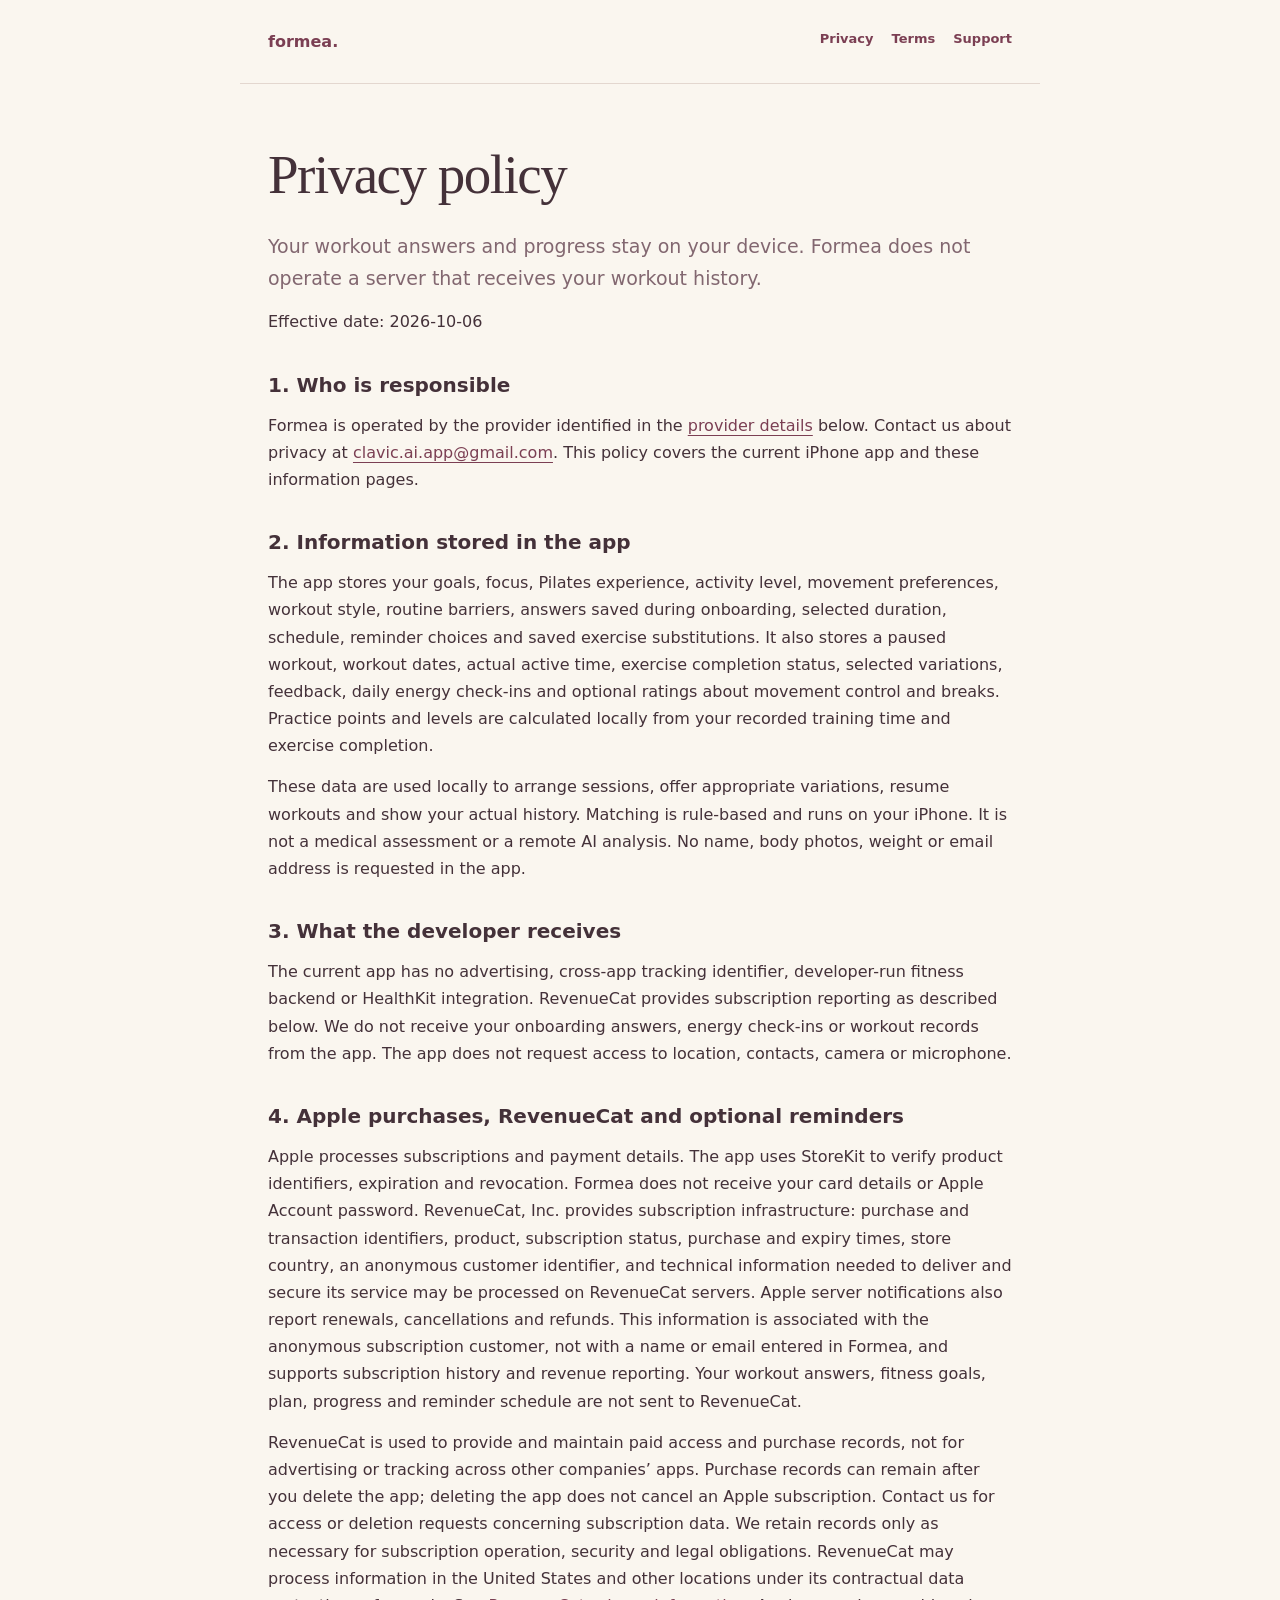
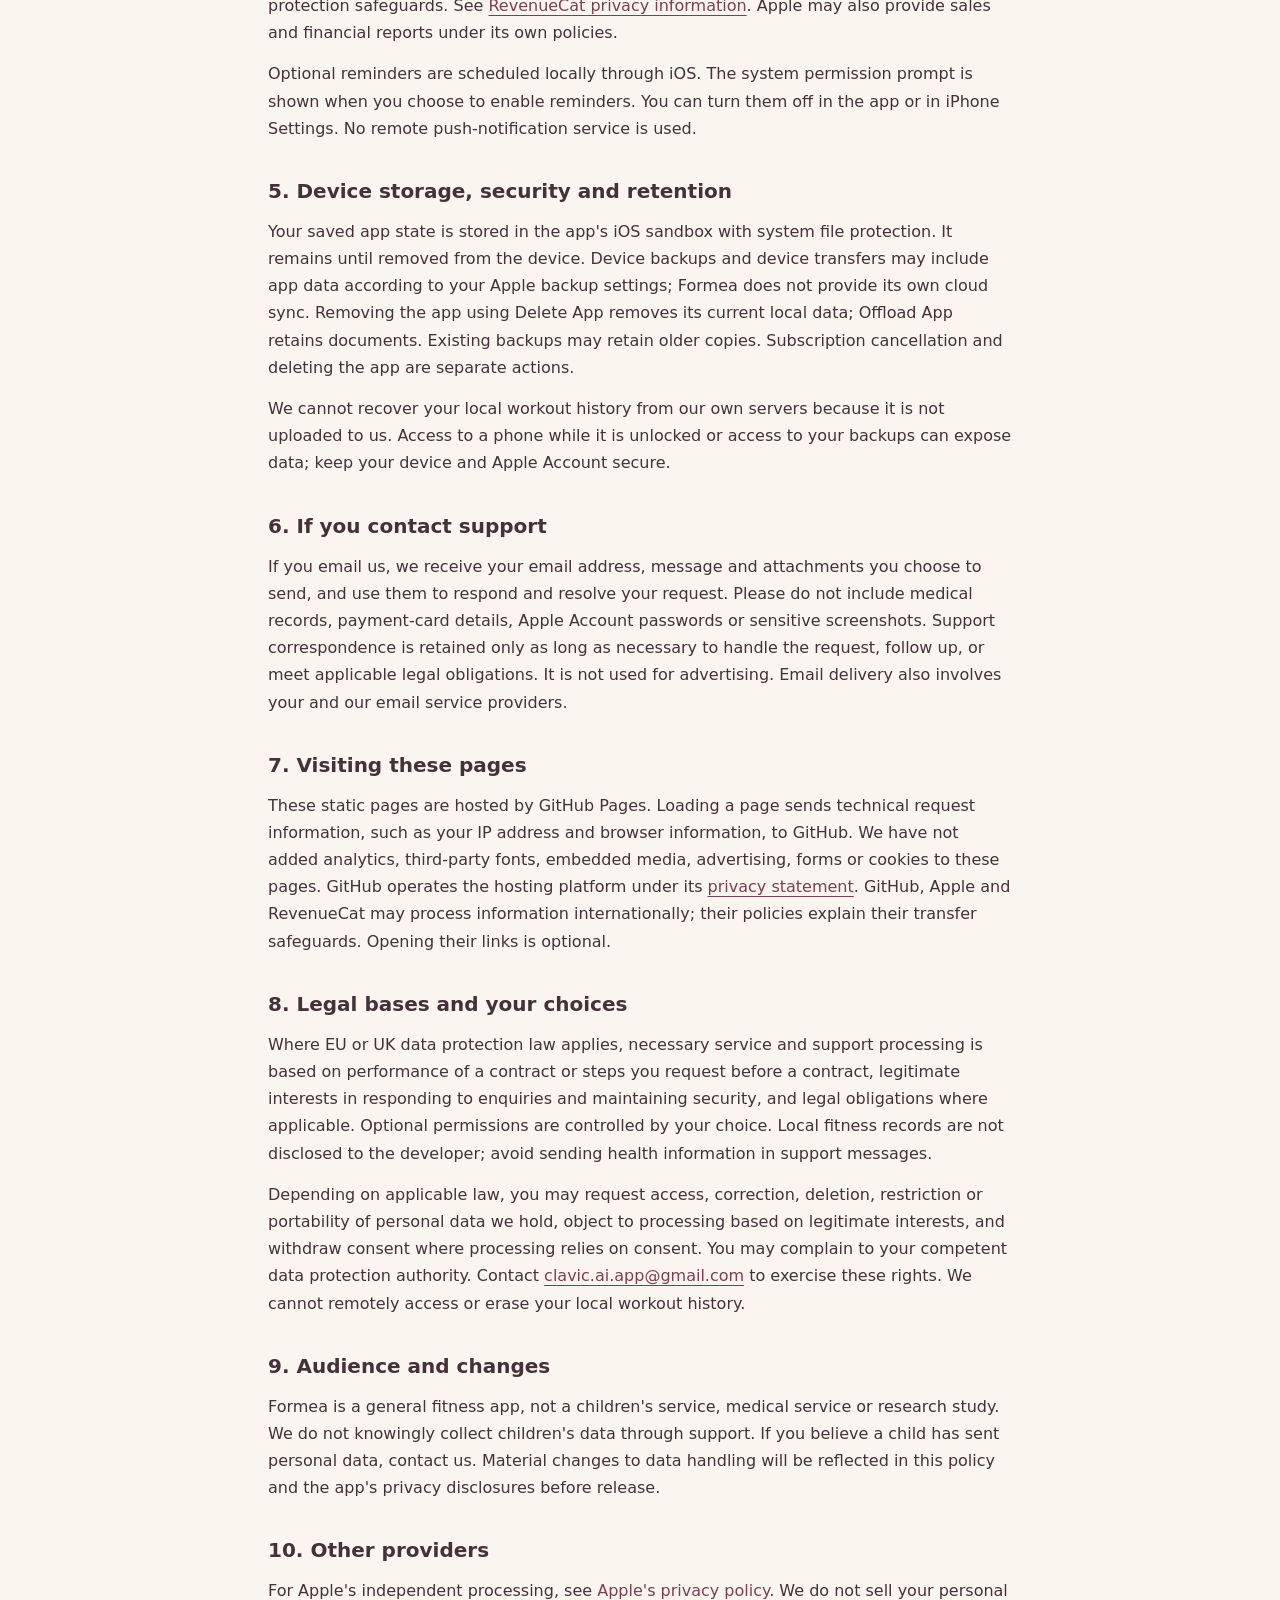
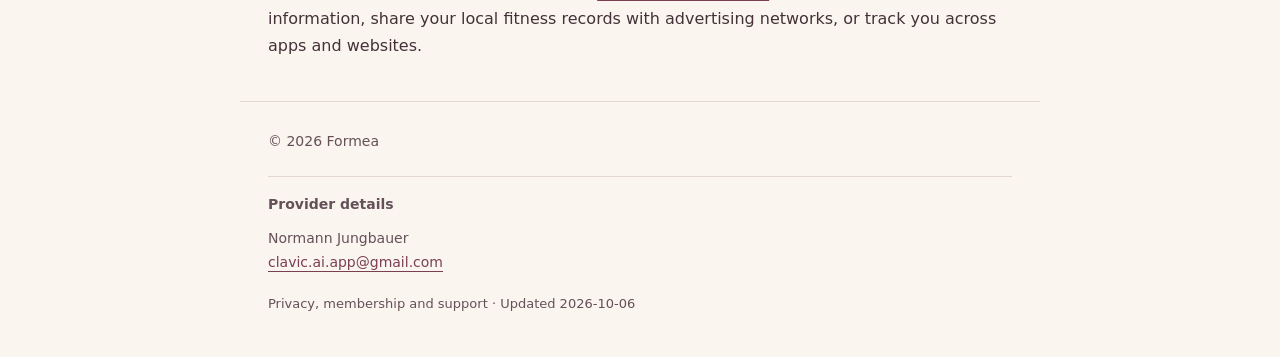
==== commit 0cedb2dd: "Publish current RevenueCat disclosures and extra workout terms" ====
--- a/site/privacy.html
+++ b/site/privacy.html
@@ -1,4 +1,4 @@
-<!doctype html><html lang="en"><head><meta charset="utf-8"><meta name="viewport" content="width=device-width,initial-scale=1"><title>Privacy policy · Formea</title><link rel="stylesheet" href="style.css"></head><body><header><a href="index.html">formea.</a><nav aria-label="Information"><a href="privacy.html">Privacy</a><a href="terms.html">Terms</a><a href="support.html">Support</a></nav></header><main><h1>Privacy policy</h1><p class="lead">Your workout answers and progress stay on your device. Formea does not operate a server that receives your workout history.</p><p>Effective date: 2026-10-05</p>
+<!doctype html><html lang="en"><head><meta charset="utf-8"><meta name="viewport" content="width=device-width,initial-scale=1"><title>Privacy policy · Formea</title><link rel="stylesheet" href="style.css"></head><body><header><a href="index.html">formea.</a><nav aria-label="Information"><a href="privacy.html">Privacy</a><a href="terms.html">Terms</a><a href="support.html">Support</a></nav></header><main><h1>Privacy policy</h1><p class="lead">Your workout answers and progress stay on your device. Formea does not operate a server that receives your workout history.</p><p>Effective date: 2026-10-06</p>
 <h2>1. Who is responsible</h2><p>Formea is operated by the provider identified in the <a href="#provider-details">provider details</a> below. Contact us about privacy at <a href="mailto:clavic.ai.app@gmail.com">clavic.ai.app@gmail.com</a>. This policy covers the current iPhone app and these information pages.</p>
 <h2>2. Information stored in the app</h2><p>The app stores your goals, focus, Pilates experience, activity level, movement preferences, workout style, routine barriers, answers saved during onboarding, selected duration, schedule, reminder choices and saved exercise substitutions. It also stores a paused workout, workout dates, actual active time, exercise completion status, selected variations, feedback, daily energy check-ins and optional ratings about movement control and breaks. Practice points and levels are calculated locally from your recorded training time and exercise completion.</p><p>These data are used locally to arrange sessions, offer appropriate variations, resume workouts and show your actual history. Matching is rule-based and runs on your iPhone. It is not a medical assessment or a remote AI analysis. No name, body photos, weight or email address is requested in the app.</p>
 <h2>3. What the developer receives</h2><p>The current app has no advertising, cross-app tracking identifier, developer-run fitness backend or HealthKit integration. RevenueCat provides subscription reporting as described below. We do not receive your onboarding answers, energy check-ins or workout records from the app. The app does not request access to location, contacts, camera or microphone.</p>
@@ -8,4 +8,4 @@
 <h2>7. Visiting these pages</h2><p>These static pages are hosted by GitHub Pages. Loading a page sends technical request information, such as your IP address and browser information, to GitHub. We have not added analytics, third-party fonts, embedded media, advertising, forms or cookies to these pages. GitHub operates the hosting platform under its <a href="https://docs.github.com/en/site-policy/privacy-policies/github-general-privacy-statement">privacy statement</a>. GitHub, Apple and RevenueCat may process information internationally; their policies explain their transfer safeguards. Opening their links is optional.</p>
 <h2>8. Legal bases and your choices</h2><p>Where EU or UK data protection law applies, necessary service and support processing is based on performance of a contract or steps you request before a contract, legitimate interests in responding to enquiries and maintaining security, and legal obligations where applicable. Optional permissions are controlled by your choice. Local fitness records are not disclosed to the developer; avoid sending health information in support messages.</p><p>Depending on applicable law, you may request access, correction, deletion, restriction or portability of personal data we hold, object to processing based on legitimate interests, and withdraw consent where processing relies on consent. You may complain to your competent data protection authority. Contact <a href="mailto:clavic.ai.app@gmail.com">clavic.ai.app@gmail.com</a> to exercise these rights. We cannot remotely access or erase your local workout history.</p>
 <h2>9. Audience and changes</h2><p>Formea is a general fitness app, not a children's service, medical service or research study. We do not knowingly collect children's data through support. If you believe a child has sent personal data, contact us. Material changes to data handling will be reflected in this policy and the app's privacy disclosures before release.</p>
-<h2>10. Other providers</h2><p>For Apple's independent processing, see <a href="https://www.apple.com/legal/privacy/">Apple's privacy policy</a>. We do not sell your personal information, share your local fitness records with advertising networks, or track you across apps and websites.</p></main><footer><p class="copyright">© 2026 Formea</p><section class="provider" id="provider-details" aria-labelledby="provider-heading"><h2 id="provider-heading">Provider details</h2><p>Normann Jungbauer<br><a href="mailto:clavic.ai.app@gmail.com">clavic.ai.app@gmail.com</a></p></section><p class="updated">Privacy, membership and support · Updated 2026-10-05</p></footer></body></html>+<h2>10. Other providers</h2><p>For Apple's independent processing, see <a href="https://www.apple.com/legal/privacy/">Apple's privacy policy</a>. We do not sell your personal information, share your local fitness records with advertising networks, or track you across apps and websites.</p></main><footer><p class="copyright">© 2026 Formea</p><section class="provider" id="provider-details" aria-labelledby="provider-heading"><h2 id="provider-heading">Provider details</h2><p>Normann Jungbauer<br><a href="mailto:clavic.ai.app@gmail.com">clavic.ai.app@gmail.com</a></p></section><p class="updated">Privacy, membership and support · Updated 2026-10-06</p></footer></body></html>
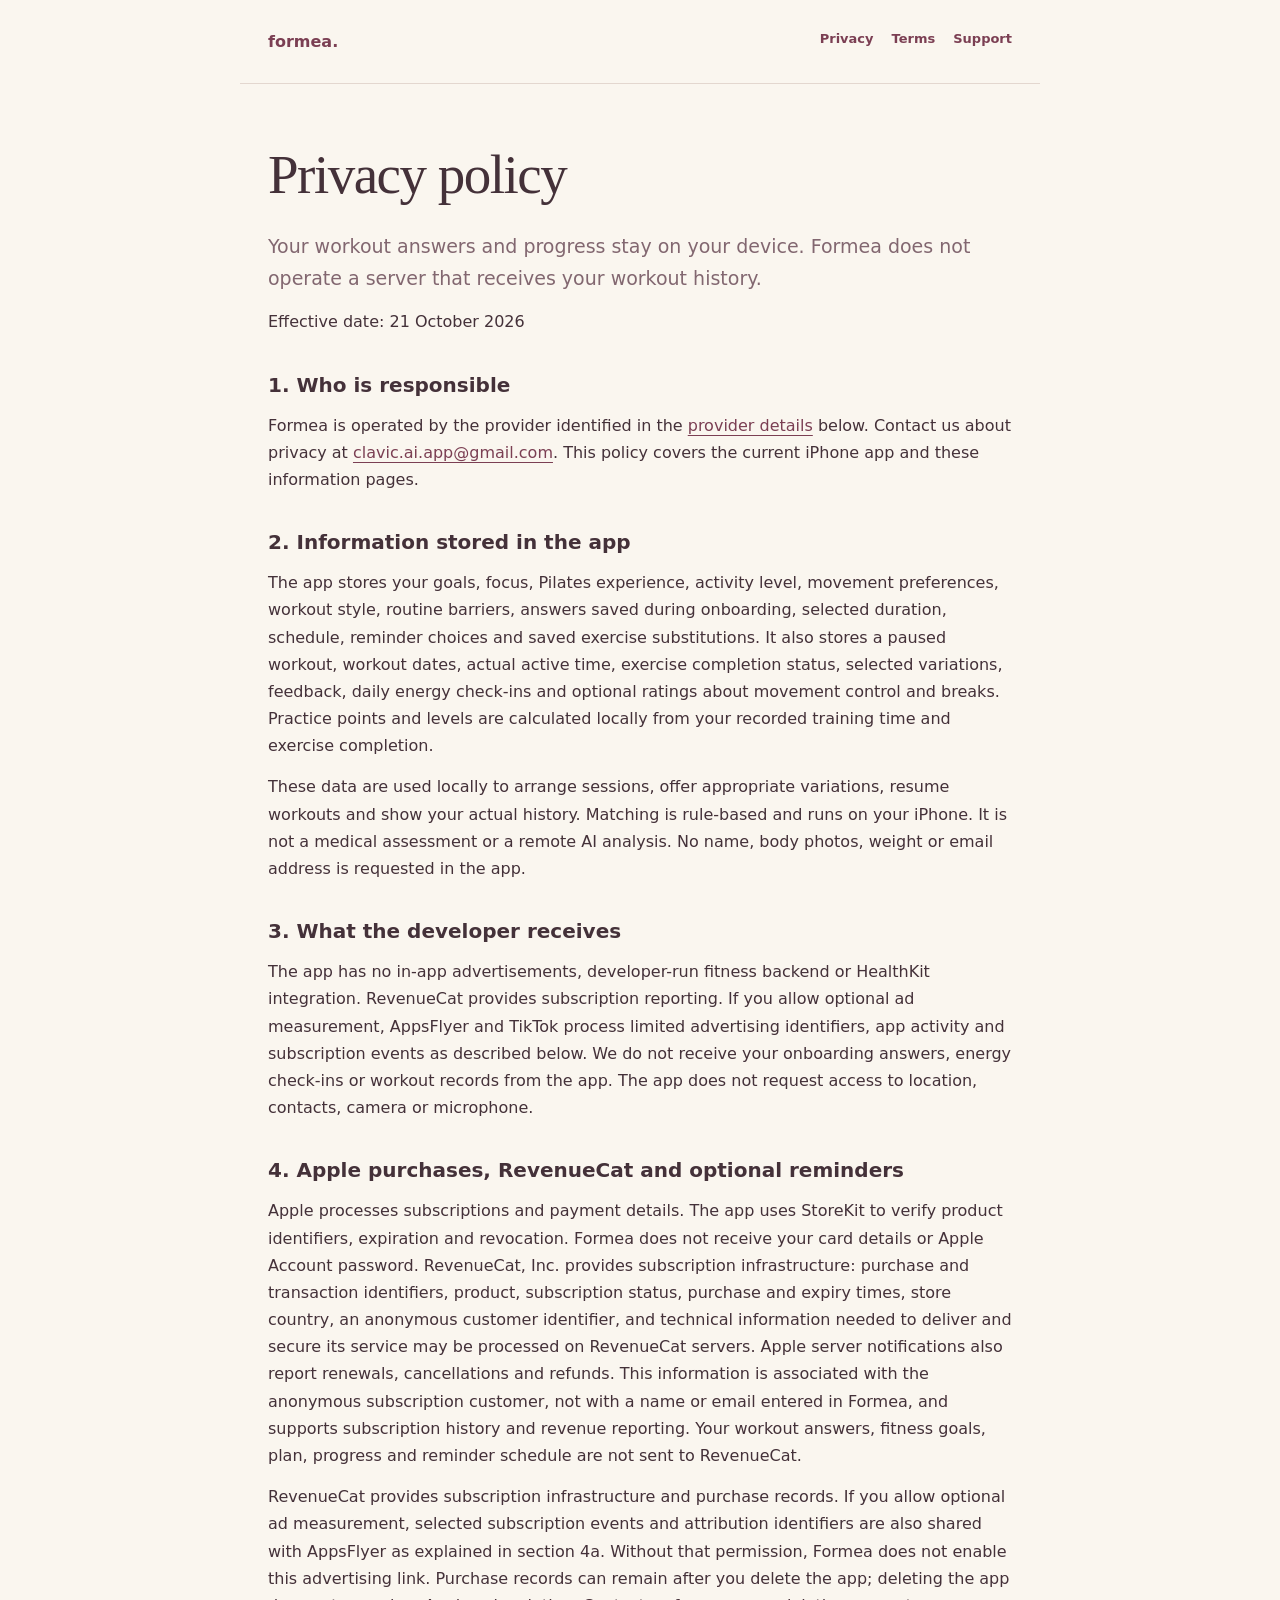
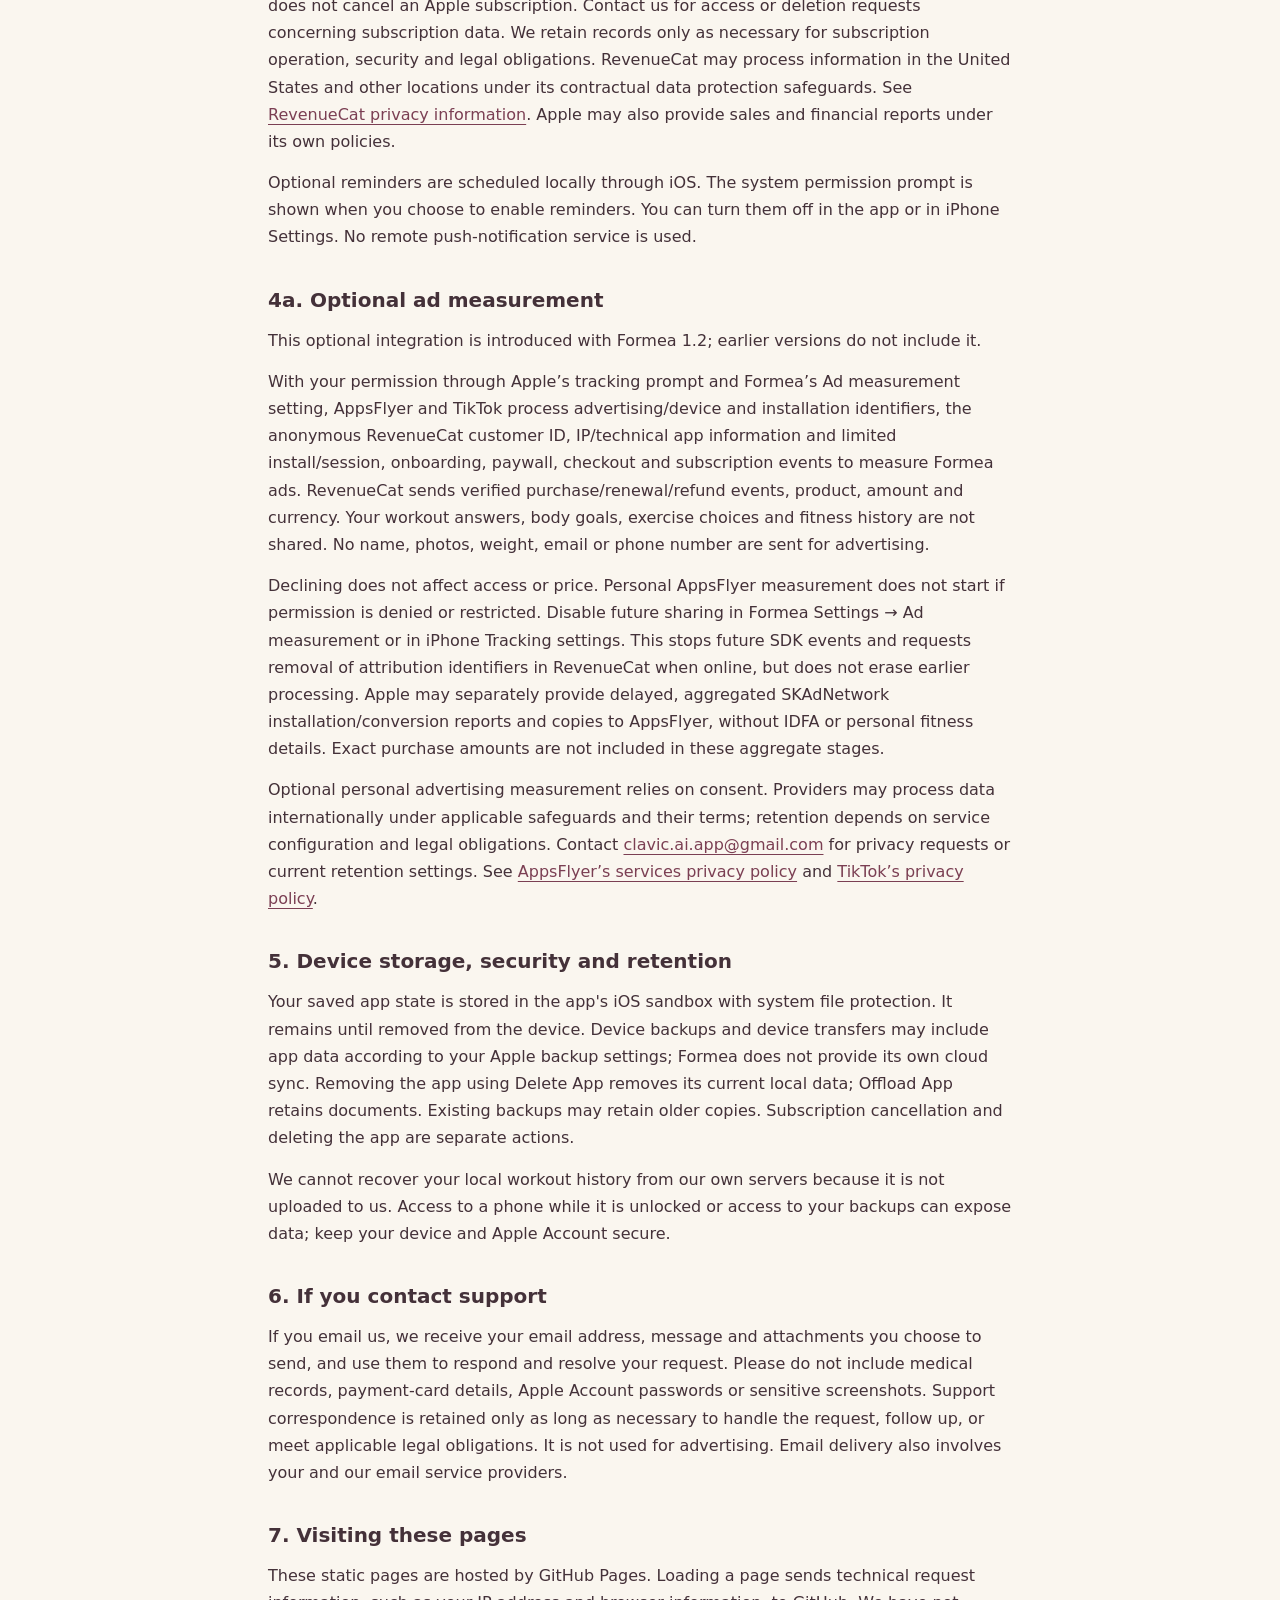
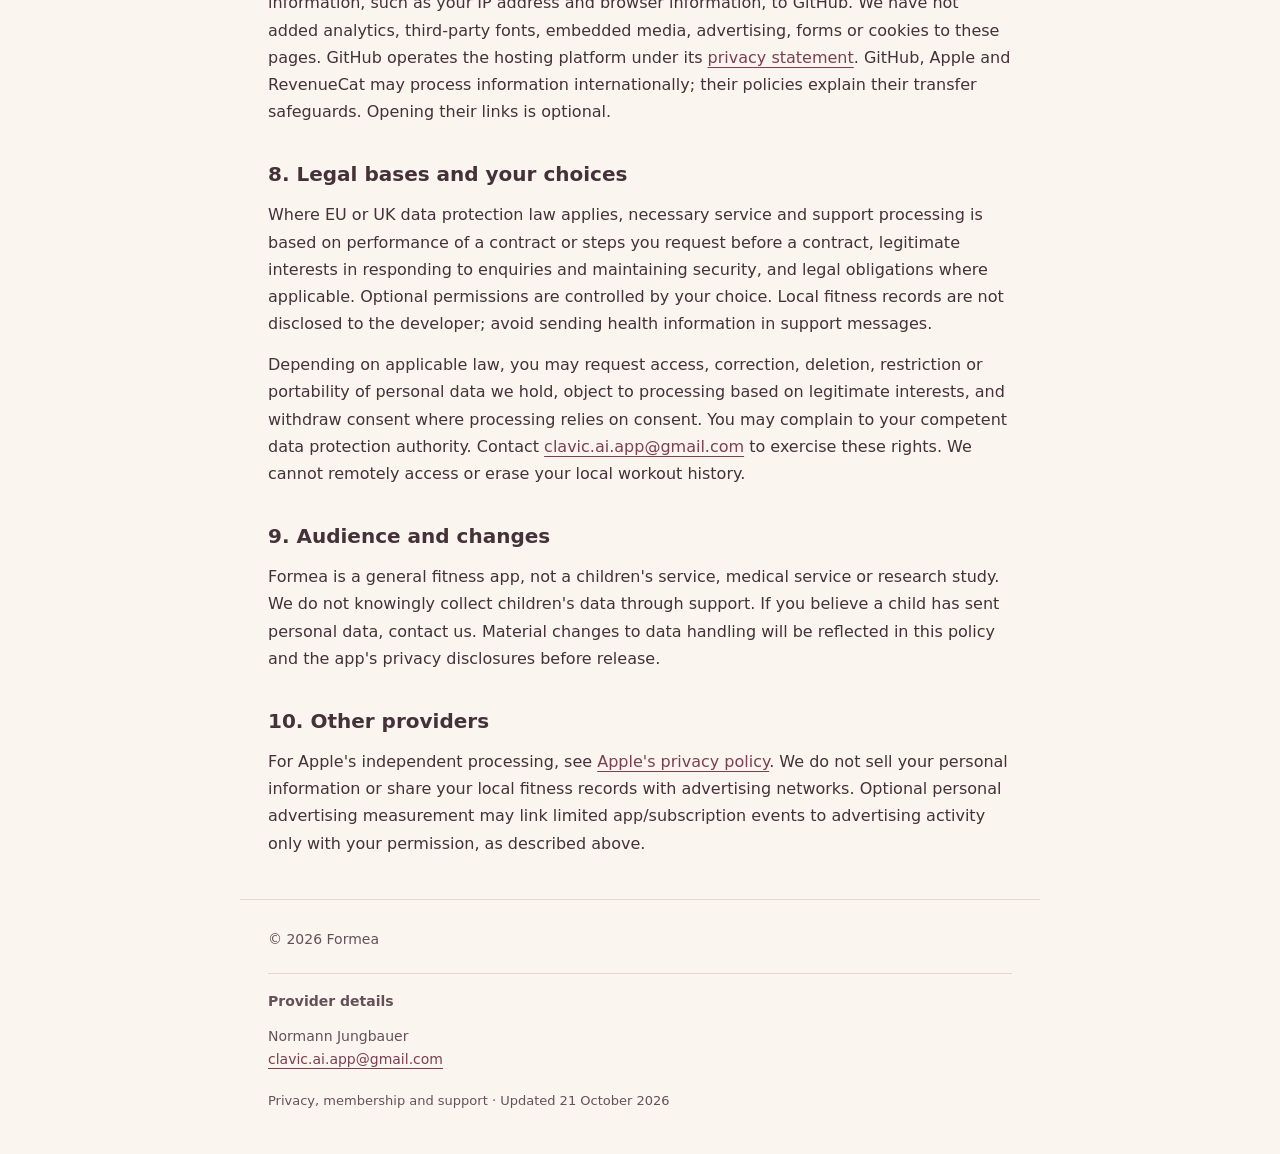
==== commit 34fa2eb0: "Disclose optional Formea 1.2 ad measurement and update focus plans" ====
--- a/site/privacy.html
+++ b/site/privacy.html
@@ -1,11 +1,12 @@
-<!doctype html><html lang="en"><head><meta charset="utf-8"><meta name="viewport" content="width=device-width,initial-scale=1"><title>Privacy policy · Formea</title><link rel="stylesheet" href="style.css"></head><body><header><a href="index.html">formea.</a><nav aria-label="Information"><a href="privacy.html">Privacy</a><a href="terms.html">Terms</a><a href="support.html">Support</a></nav></header><main><h1>Privacy policy</h1><p class="lead">Your workout answers and progress stay on your device. Formea does not operate a server that receives your workout history.</p><p>Effective date: 2026-10-06</p>
+<!doctype html><html lang="en"><head><meta charset="utf-8"><meta name="viewport" content="width=device-width,initial-scale=1"><title>Privacy policy · Formea</title><link rel="stylesheet" href="style.css"></head><body><header><a href="index.html">formea.</a><nav aria-label="Information"><a href="privacy.html">Privacy</a><a href="terms.html">Terms</a><a href="support.html">Support</a></nav></header><main><h1>Privacy policy</h1><p class="lead">Your workout answers and progress stay on your device. Formea does not operate a server that receives your workout history.</p><p>Effective date: 21 October 2026</p>
 <h2>1. Who is responsible</h2><p>Formea is operated by the provider identified in the <a href="#provider-details">provider details</a> below. Contact us about privacy at <a href="mailto:clavic.ai.app@gmail.com">clavic.ai.app@gmail.com</a>. This policy covers the current iPhone app and these information pages.</p>
 <h2>2. Information stored in the app</h2><p>The app stores your goals, focus, Pilates experience, activity level, movement preferences, workout style, routine barriers, answers saved during onboarding, selected duration, schedule, reminder choices and saved exercise substitutions. It also stores a paused workout, workout dates, actual active time, exercise completion status, selected variations, feedback, daily energy check-ins and optional ratings about movement control and breaks. Practice points and levels are calculated locally from your recorded training time and exercise completion.</p><p>These data are used locally to arrange sessions, offer appropriate variations, resume workouts and show your actual history. Matching is rule-based and runs on your iPhone. It is not a medical assessment or a remote AI analysis. No name, body photos, weight or email address is requested in the app.</p>
-<h2>3. What the developer receives</h2><p>The current app has no advertising, cross-app tracking identifier, developer-run fitness backend or HealthKit integration. RevenueCat provides subscription reporting as described below. We do not receive your onboarding answers, energy check-ins or workout records from the app. The app does not request access to location, contacts, camera or microphone.</p>
-<h2>4. Apple purchases, RevenueCat and optional reminders</h2><p>Apple processes subscriptions and payment details. The app uses StoreKit to verify product identifiers, expiration and revocation. Formea does not receive your card details or Apple Account password. RevenueCat, Inc. provides subscription infrastructure: purchase and transaction identifiers, product, subscription status, purchase and expiry times, store country, an anonymous customer identifier, and technical information needed to deliver and secure its service may be processed on RevenueCat servers. Apple server notifications also report renewals, cancellations and refunds. This information is associated with the anonymous subscription customer, not with a name or email entered in Formea, and supports subscription history and revenue reporting. Your workout answers, fitness goals, plan, progress and reminder schedule are not sent to RevenueCat.</p><p>RevenueCat is used to provide and maintain paid access and purchase records, not for advertising or tracking across other companies’ apps. Purchase records can remain after you delete the app; deleting the app does not cancel an Apple subscription. Contact us for access or deletion requests concerning subscription data. We retain records only as necessary for subscription operation, security and legal obligations. RevenueCat may process information in the United States and other locations under its contractual data protection safeguards. See <a href="https://www.revenuecat.com/privacy/">RevenueCat privacy information</a>. Apple may also provide sales and financial reports under its own policies.</p><p>Optional reminders are scheduled locally through iOS. The system permission prompt is shown when you choose to enable reminders. You can turn them off in the app or in iPhone Settings. No remote push-notification service is used.</p>
+<h2>3. What the developer receives</h2><p>The app has no in-app advertisements, developer-run fitness backend or HealthKit integration. RevenueCat provides subscription reporting. If you allow optional ad measurement, AppsFlyer and TikTok process limited advertising identifiers, app activity and subscription events as described below. We do not receive your onboarding answers, energy check-ins or workout records from the app. The app does not request access to location, contacts, camera or microphone.</p>
+<h2>4. Apple purchases, RevenueCat and optional reminders</h2><p>Apple processes subscriptions and payment details. The app uses StoreKit to verify product identifiers, expiration and revocation. Formea does not receive your card details or Apple Account password. RevenueCat, Inc. provides subscription infrastructure: purchase and transaction identifiers, product, subscription status, purchase and expiry times, store country, an anonymous customer identifier, and technical information needed to deliver and secure its service may be processed on RevenueCat servers. Apple server notifications also report renewals, cancellations and refunds. This information is associated with the anonymous subscription customer, not with a name or email entered in Formea, and supports subscription history and revenue reporting. Your workout answers, fitness goals, plan, progress and reminder schedule are not sent to RevenueCat.</p><p>RevenueCat provides subscription infrastructure and purchase records. If you allow optional ad measurement, selected subscription events and attribution identifiers are also shared with AppsFlyer as explained in section 4a. Without that permission, Formea does not enable this advertising link. Purchase records can remain after you delete the app; deleting the app does not cancel an Apple subscription. Contact us for access or deletion requests concerning subscription data. We retain records only as necessary for subscription operation, security and legal obligations. RevenueCat may process information in the United States and other locations under its contractual data protection safeguards. See <a href="https://www.revenuecat.com/privacy/">RevenueCat privacy information</a>. Apple may also provide sales and financial reports under its own policies.</p><p>Optional reminders are scheduled locally through iOS. The system permission prompt is shown when you choose to enable reminders. You can turn them off in the app or in iPhone Settings. No remote push-notification service is used.</p>
+<h2>4a. Optional ad measurement</h2><p>This optional integration is introduced with Formea 1.2; earlier versions do not include it.</p><p>With your permission through Apple’s tracking prompt and Formea’s Ad measurement setting, AppsFlyer and TikTok process advertising/device and installation identifiers, the anonymous RevenueCat customer ID, IP/technical app information and limited install/session, onboarding, paywall, checkout and subscription events to measure Formea ads. RevenueCat sends verified purchase/renewal/refund events, product, amount and currency. Your workout answers, body goals, exercise choices and fitness history are not shared. No name, photos, weight, email or phone number are sent for advertising.</p><p>Declining does not affect access or price. Personal AppsFlyer measurement does not start if permission is denied or restricted. Disable future sharing in Formea Settings → Ad measurement or in iPhone Tracking settings. This stops future SDK events and requests removal of attribution identifiers in RevenueCat when online, but does not erase earlier processing. Apple may separately provide delayed, aggregated SKAdNetwork installation/conversion reports and copies to AppsFlyer, without IDFA or personal fitness details. Exact purchase amounts are not included in these aggregate stages.</p><p>Optional personal advertising measurement relies on consent. Providers may process data internationally under applicable safeguards and their terms; retention depends on service configuration and legal obligations. Contact <a href="mailto:clavic.ai.app@gmail.com">clavic.ai.app@gmail.com</a> for privacy requests or current retention settings. See <a href="https://www.appsflyer.com/legal/services-privacy-policy/">AppsFlyer’s services privacy policy</a> and <a href="https://www.tiktok.com/legal/page/eea/privacy-policy/en">TikTok’s privacy policy</a>.</p>
 <h2>5. Device storage, security and retention</h2><p>Your saved app state is stored in the app's iOS sandbox with system file protection. It remains until removed from the device. Device backups and device transfers may include app data according to your Apple backup settings; Formea does not provide its own cloud sync. Removing the app using Delete App removes its current local data; Offload App retains documents. Existing backups may retain older copies. Subscription cancellation and deleting the app are separate actions.</p><p>We cannot recover your local workout history from our own servers because it is not uploaded to us. Access to a phone while it is unlocked or access to your backups can expose data; keep your device and Apple Account secure.</p>
 <h2>6. If you contact support</h2><p>If you email us, we receive your email address, message and attachments you choose to send, and use them to respond and resolve your request. Please do not include medical records, payment-card details, Apple Account passwords or sensitive screenshots. Support correspondence is retained only as long as necessary to handle the request, follow up, or meet applicable legal obligations. It is not used for advertising. Email delivery also involves your and our email service providers.</p>
 <h2>7. Visiting these pages</h2><p>These static pages are hosted by GitHub Pages. Loading a page sends technical request information, such as your IP address and browser information, to GitHub. We have not added analytics, third-party fonts, embedded media, advertising, forms or cookies to these pages. GitHub operates the hosting platform under its <a href="https://docs.github.com/en/site-policy/privacy-policies/github-general-privacy-statement">privacy statement</a>. GitHub, Apple and RevenueCat may process information internationally; their policies explain their transfer safeguards. Opening their links is optional.</p>
 <h2>8. Legal bases and your choices</h2><p>Where EU or UK data protection law applies, necessary service and support processing is based on performance of a contract or steps you request before a contract, legitimate interests in responding to enquiries and maintaining security, and legal obligations where applicable. Optional permissions are controlled by your choice. Local fitness records are not disclosed to the developer; avoid sending health information in support messages.</p><p>Depending on applicable law, you may request access, correction, deletion, restriction or portability of personal data we hold, object to processing based on legitimate interests, and withdraw consent where processing relies on consent. You may complain to your competent data protection authority. Contact <a href="mailto:clavic.ai.app@gmail.com">clavic.ai.app@gmail.com</a> to exercise these rights. We cannot remotely access or erase your local workout history.</p>
 <h2>9. Audience and changes</h2><p>Formea is a general fitness app, not a children's service, medical service or research study. We do not knowingly collect children's data through support. If you believe a child has sent personal data, contact us. Material changes to data handling will be reflected in this policy and the app's privacy disclosures before release.</p>
-<h2>10. Other providers</h2><p>For Apple's independent processing, see <a href="https://www.apple.com/legal/privacy/">Apple's privacy policy</a>. We do not sell your personal information, share your local fitness records with advertising networks, or track you across apps and websites.</p></main><footer><p class="copyright">© 2026 Formea</p><section class="provider" id="provider-details" aria-labelledby="provider-heading"><h2 id="provider-heading">Provider details</h2><p>Normann Jungbauer<br><a href="mailto:clavic.ai.app@gmail.com">clavic.ai.app@gmail.com</a></p></section><p class="updated">Privacy, membership and support · Updated 2026-10-06</p></footer></body></html>+<h2>10. Other providers</h2><p>For Apple's independent processing, see <a href="https://www.apple.com/legal/privacy/">Apple's privacy policy</a>. We do not sell your personal information or share your local fitness records with advertising networks. Optional personal advertising measurement may link limited app/subscription events to advertising activity only with your permission, as described above.</p></main><footer><p class="copyright">© 2026 Formea</p><section class="provider" id="provider-details" aria-labelledby="provider-heading"><h2 id="provider-heading">Provider details</h2><p>Normann Jungbauer<br><a href="mailto:clavic.ai.app@gmail.com">clavic.ai.app@gmail.com</a></p></section><p class="updated">Privacy, membership and support · Updated 21 October 2026</p></footer></body></html>
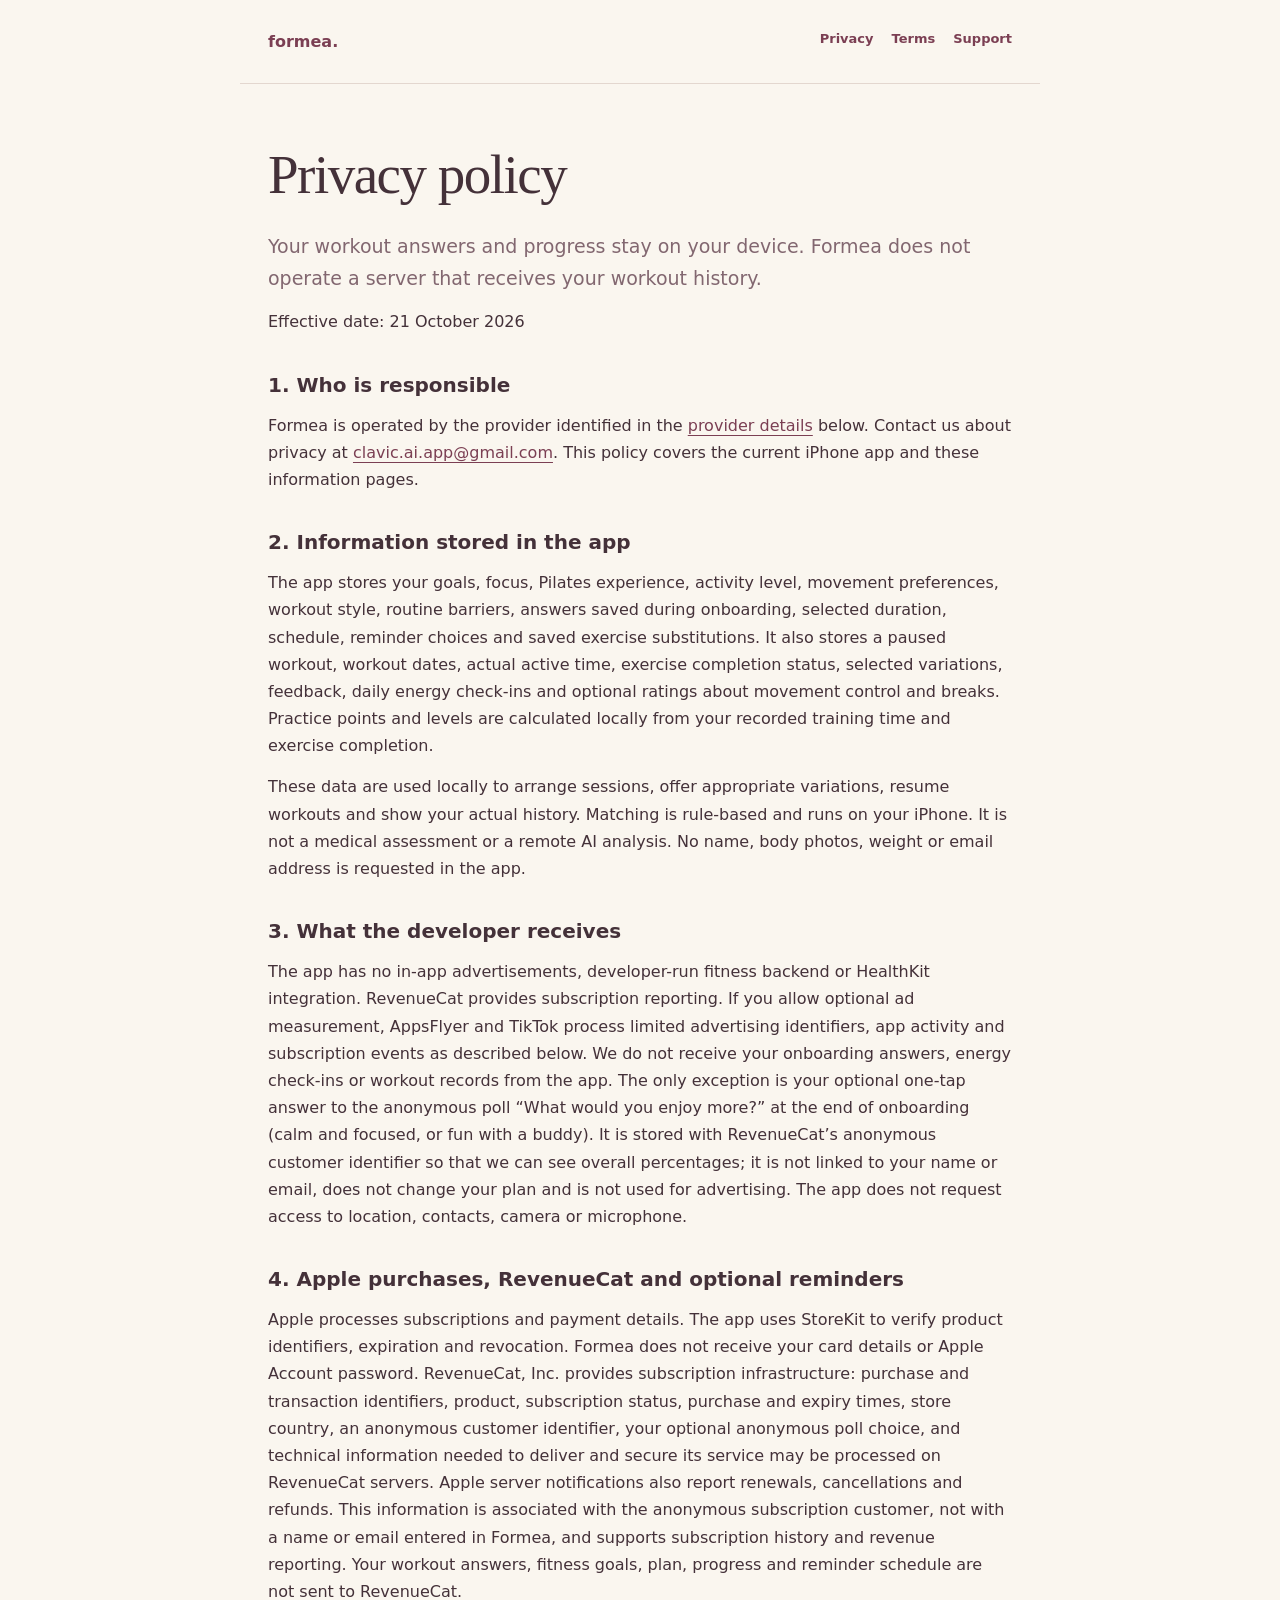
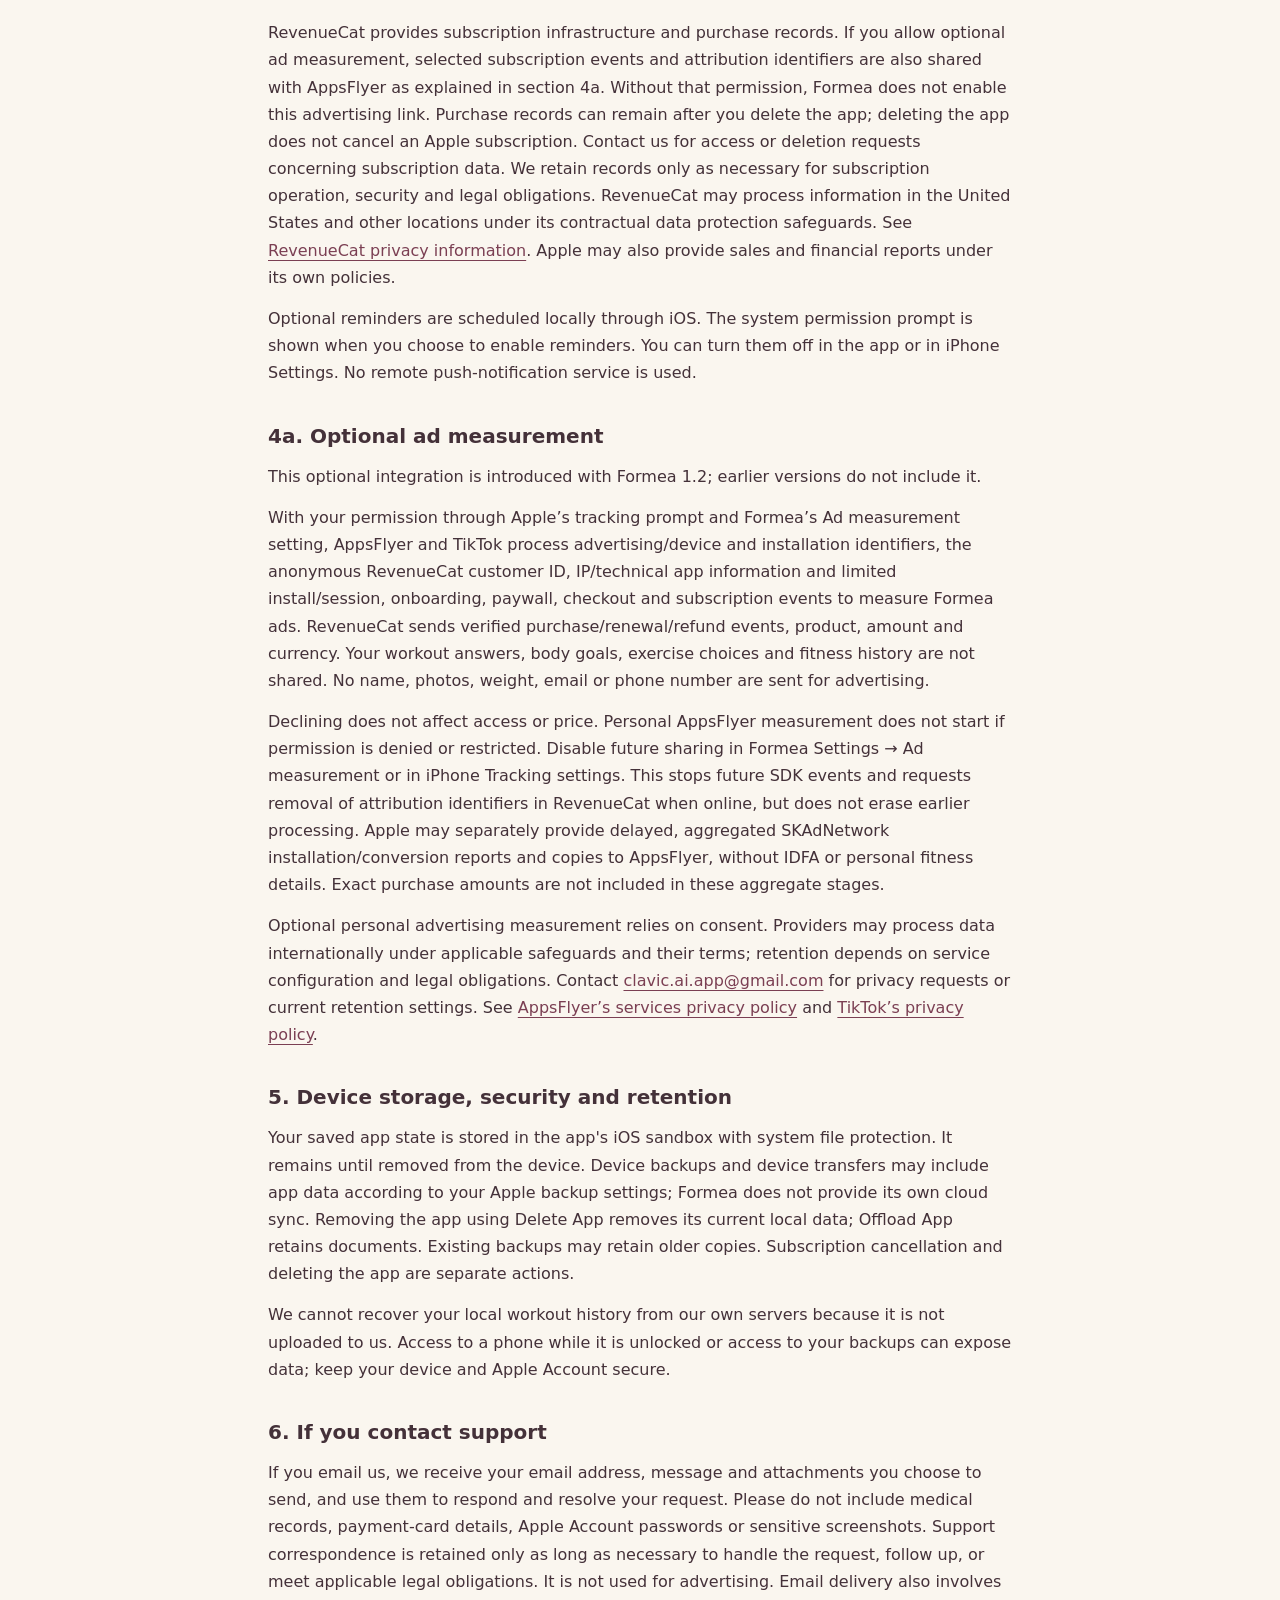
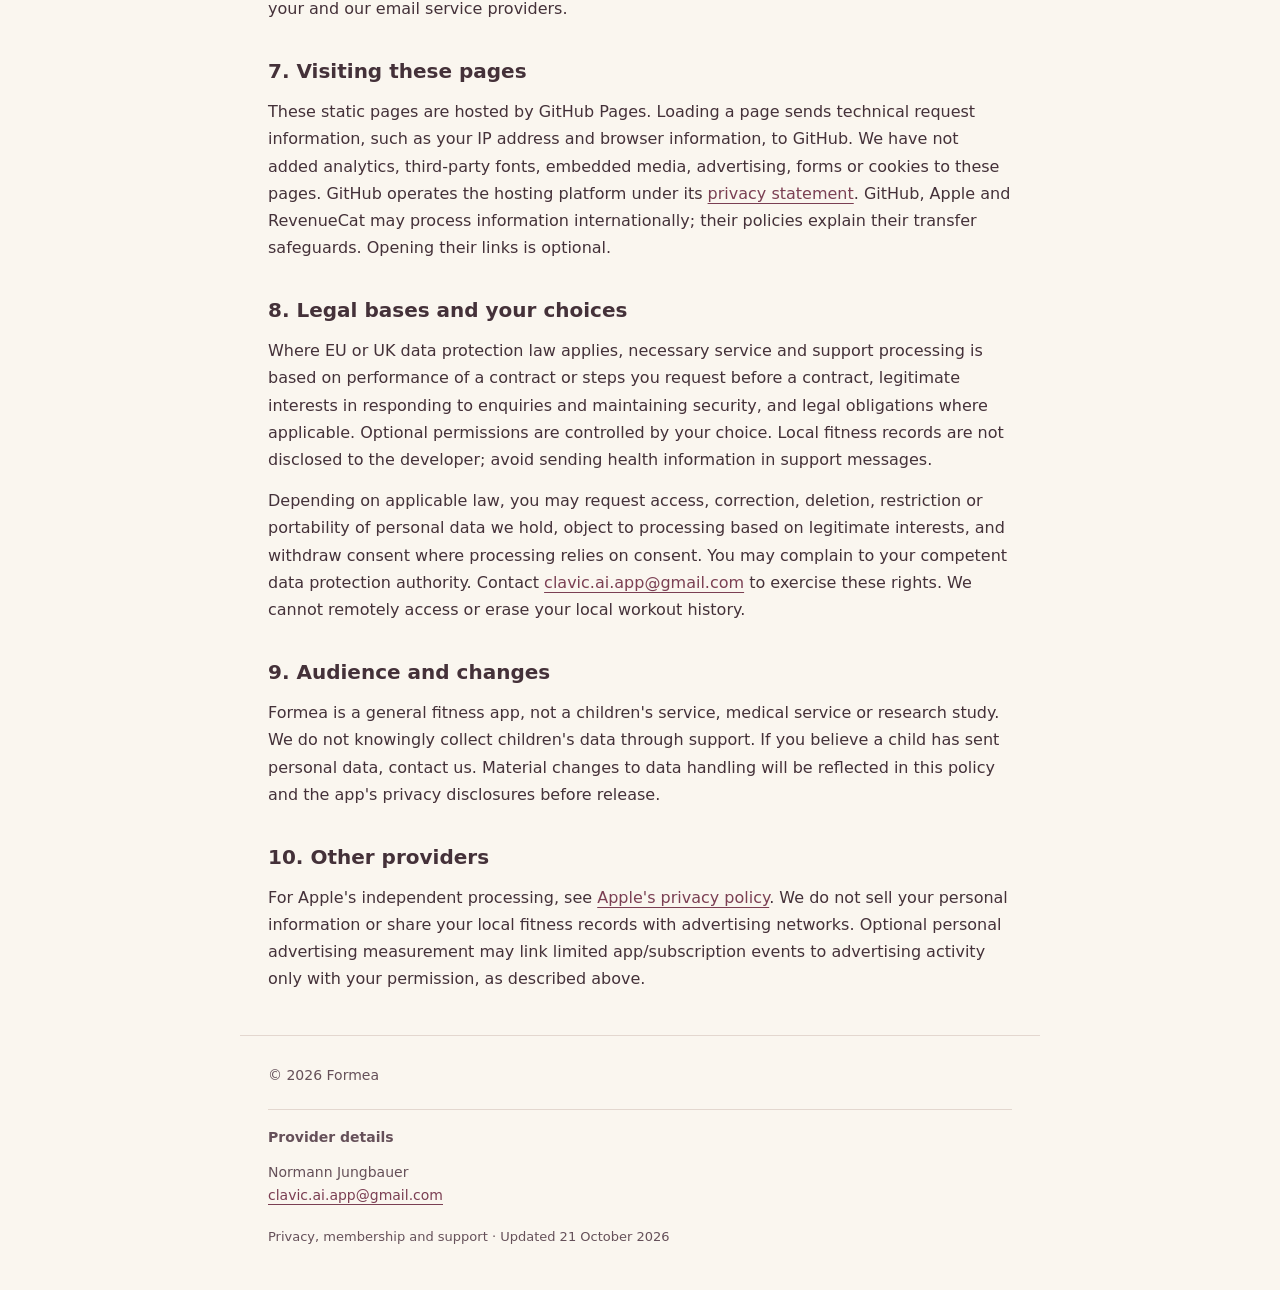
==== commit 5cfb4ea3: "Describe the optional anonymous practice poll" ====
--- a/site/privacy.html
+++ b/site/privacy.html
@@ -1,8 +1,8 @@
 <!doctype html><html lang="en"><head><meta charset="utf-8"><meta name="viewport" content="width=device-width,initial-scale=1"><title>Privacy policy · Formea</title><link rel="stylesheet" href="style.css"></head><body><header><a href="index.html">formea.</a><nav aria-label="Information"><a href="privacy.html">Privacy</a><a href="terms.html">Terms</a><a href="support.html">Support</a></nav></header><main><h1>Privacy policy</h1><p class="lead">Your workout answers and progress stay on your device. Formea does not operate a server that receives your workout history.</p><p>Effective date: 21 October 2026</p>
 <h2>1. Who is responsible</h2><p>Formea is operated by the provider identified in the <a href="#provider-details">provider details</a> below. Contact us about privacy at <a href="mailto:clavic.ai.app@gmail.com">clavic.ai.app@gmail.com</a>. This policy covers the current iPhone app and these information pages.</p>
 <h2>2. Information stored in the app</h2><p>The app stores your goals, focus, Pilates experience, activity level, movement preferences, workout style, routine barriers, answers saved during onboarding, selected duration, schedule, reminder choices and saved exercise substitutions. It also stores a paused workout, workout dates, actual active time, exercise completion status, selected variations, feedback, daily energy check-ins and optional ratings about movement control and breaks. Practice points and levels are calculated locally from your recorded training time and exercise completion.</p><p>These data are used locally to arrange sessions, offer appropriate variations, resume workouts and show your actual history. Matching is rule-based and runs on your iPhone. It is not a medical assessment or a remote AI analysis. No name, body photos, weight or email address is requested in the app.</p>
-<h2>3. What the developer receives</h2><p>The app has no in-app advertisements, developer-run fitness backend or HealthKit integration. RevenueCat provides subscription reporting. If you allow optional ad measurement, AppsFlyer and TikTok process limited advertising identifiers, app activity and subscription events as described below. We do not receive your onboarding answers, energy check-ins or workout records from the app. The app does not request access to location, contacts, camera or microphone.</p>
-<h2>4. Apple purchases, RevenueCat and optional reminders</h2><p>Apple processes subscriptions and payment details. The app uses StoreKit to verify product identifiers, expiration and revocation. Formea does not receive your card details or Apple Account password. RevenueCat, Inc. provides subscription infrastructure: purchase and transaction identifiers, product, subscription status, purchase and expiry times, store country, an anonymous customer identifier, and technical information needed to deliver and secure its service may be processed on RevenueCat servers. Apple server notifications also report renewals, cancellations and refunds. This information is associated with the anonymous subscription customer, not with a name or email entered in Formea, and supports subscription history and revenue reporting. Your workout answers, fitness goals, plan, progress and reminder schedule are not sent to RevenueCat.</p><p>RevenueCat provides subscription infrastructure and purchase records. If you allow optional ad measurement, selected subscription events and attribution identifiers are also shared with AppsFlyer as explained in section 4a. Without that permission, Formea does not enable this advertising link. Purchase records can remain after you delete the app; deleting the app does not cancel an Apple subscription. Contact us for access or deletion requests concerning subscription data. We retain records only as necessary for subscription operation, security and legal obligations. RevenueCat may process information in the United States and other locations under its contractual data protection safeguards. See <a href="https://www.revenuecat.com/privacy/">RevenueCat privacy information</a>. Apple may also provide sales and financial reports under its own policies.</p><p>Optional reminders are scheduled locally through iOS. The system permission prompt is shown when you choose to enable reminders. You can turn them off in the app or in iPhone Settings. No remote push-notification service is used.</p>
+<h2>3. What the developer receives</h2><p>The app has no in-app advertisements, developer-run fitness backend or HealthKit integration. RevenueCat provides subscription reporting. If you allow optional ad measurement, AppsFlyer and TikTok process limited advertising identifiers, app activity and subscription events as described below. We do not receive your onboarding answers, energy check-ins or workout records from the app. The only exception is your optional one-tap answer to the anonymous poll “What would you enjoy more?” at the end of onboarding (calm and focused, or fun with a buddy). It is stored with RevenueCat’s anonymous customer identifier so that we can see overall percentages; it is not linked to your name or email, does not change your plan and is not used for advertising. The app does not request access to location, contacts, camera or microphone.</p>
+<h2>4. Apple purchases, RevenueCat and optional reminders</h2><p>Apple processes subscriptions and payment details. The app uses StoreKit to verify product identifiers, expiration and revocation. Formea does not receive your card details or Apple Account password. RevenueCat, Inc. provides subscription infrastructure: purchase and transaction identifiers, product, subscription status, purchase and expiry times, store country, an anonymous customer identifier, your optional anonymous poll choice, and technical information needed to deliver and secure its service may be processed on RevenueCat servers. Apple server notifications also report renewals, cancellations and refunds. This information is associated with the anonymous subscription customer, not with a name or email entered in Formea, and supports subscription history and revenue reporting. Your workout answers, fitness goals, plan, progress and reminder schedule are not sent to RevenueCat.</p><p>RevenueCat provides subscription infrastructure and purchase records. If you allow optional ad measurement, selected subscription events and attribution identifiers are also shared with AppsFlyer as explained in section 4a. Without that permission, Formea does not enable this advertising link. Purchase records can remain after you delete the app; deleting the app does not cancel an Apple subscription. Contact us for access or deletion requests concerning subscription data. We retain records only as necessary for subscription operation, security and legal obligations. RevenueCat may process information in the United States and other locations under its contractual data protection safeguards. See <a href="https://www.revenuecat.com/privacy/">RevenueCat privacy information</a>. Apple may also provide sales and financial reports under its own policies.</p><p>Optional reminders are scheduled locally through iOS. The system permission prompt is shown when you choose to enable reminders. You can turn them off in the app or in iPhone Settings. No remote push-notification service is used.</p>
 <h2>4a. Optional ad measurement</h2><p>This optional integration is introduced with Formea 1.2; earlier versions do not include it.</p><p>With your permission through Apple’s tracking prompt and Formea’s Ad measurement setting, AppsFlyer and TikTok process advertising/device and installation identifiers, the anonymous RevenueCat customer ID, IP/technical app information and limited install/session, onboarding, paywall, checkout and subscription events to measure Formea ads. RevenueCat sends verified purchase/renewal/refund events, product, amount and currency. Your workout answers, body goals, exercise choices and fitness history are not shared. No name, photos, weight, email or phone number are sent for advertising.</p><p>Declining does not affect access or price. Personal AppsFlyer measurement does not start if permission is denied or restricted. Disable future sharing in Formea Settings → Ad measurement or in iPhone Tracking settings. This stops future SDK events and requests removal of attribution identifiers in RevenueCat when online, but does not erase earlier processing. Apple may separately provide delayed, aggregated SKAdNetwork installation/conversion reports and copies to AppsFlyer, without IDFA or personal fitness details. Exact purchase amounts are not included in these aggregate stages.</p><p>Optional personal advertising measurement relies on consent. Providers may process data internationally under applicable safeguards and their terms; retention depends on service configuration and legal obligations. Contact <a href="mailto:clavic.ai.app@gmail.com">clavic.ai.app@gmail.com</a> for privacy requests or current retention settings. See <a href="https://www.appsflyer.com/legal/services-privacy-policy/">AppsFlyer’s services privacy policy</a> and <a href="https://www.tiktok.com/legal/page/eea/privacy-policy/en">TikTok’s privacy policy</a>.</p>
 <h2>5. Device storage, security and retention</h2><p>Your saved app state is stored in the app's iOS sandbox with system file protection. It remains until removed from the device. Device backups and device transfers may include app data according to your Apple backup settings; Formea does not provide its own cloud sync. Removing the app using Delete App removes its current local data; Offload App retains documents. Existing backups may retain older copies. Subscription cancellation and deleting the app are separate actions.</p><p>We cannot recover your local workout history from our own servers because it is not uploaded to us. Access to a phone while it is unlocked or access to your backups can expose data; keep your device and Apple Account secure.</p>
 <h2>6. If you contact support</h2><p>If you email us, we receive your email address, message and attachments you choose to send, and use them to respond and resolve your request. Please do not include medical records, payment-card details, Apple Account passwords or sensitive screenshots. Support correspondence is retained only as long as necessary to handle the request, follow up, or meet applicable legal obligations. It is not used for advertising. Email delivery also involves your and our email service providers.</p>
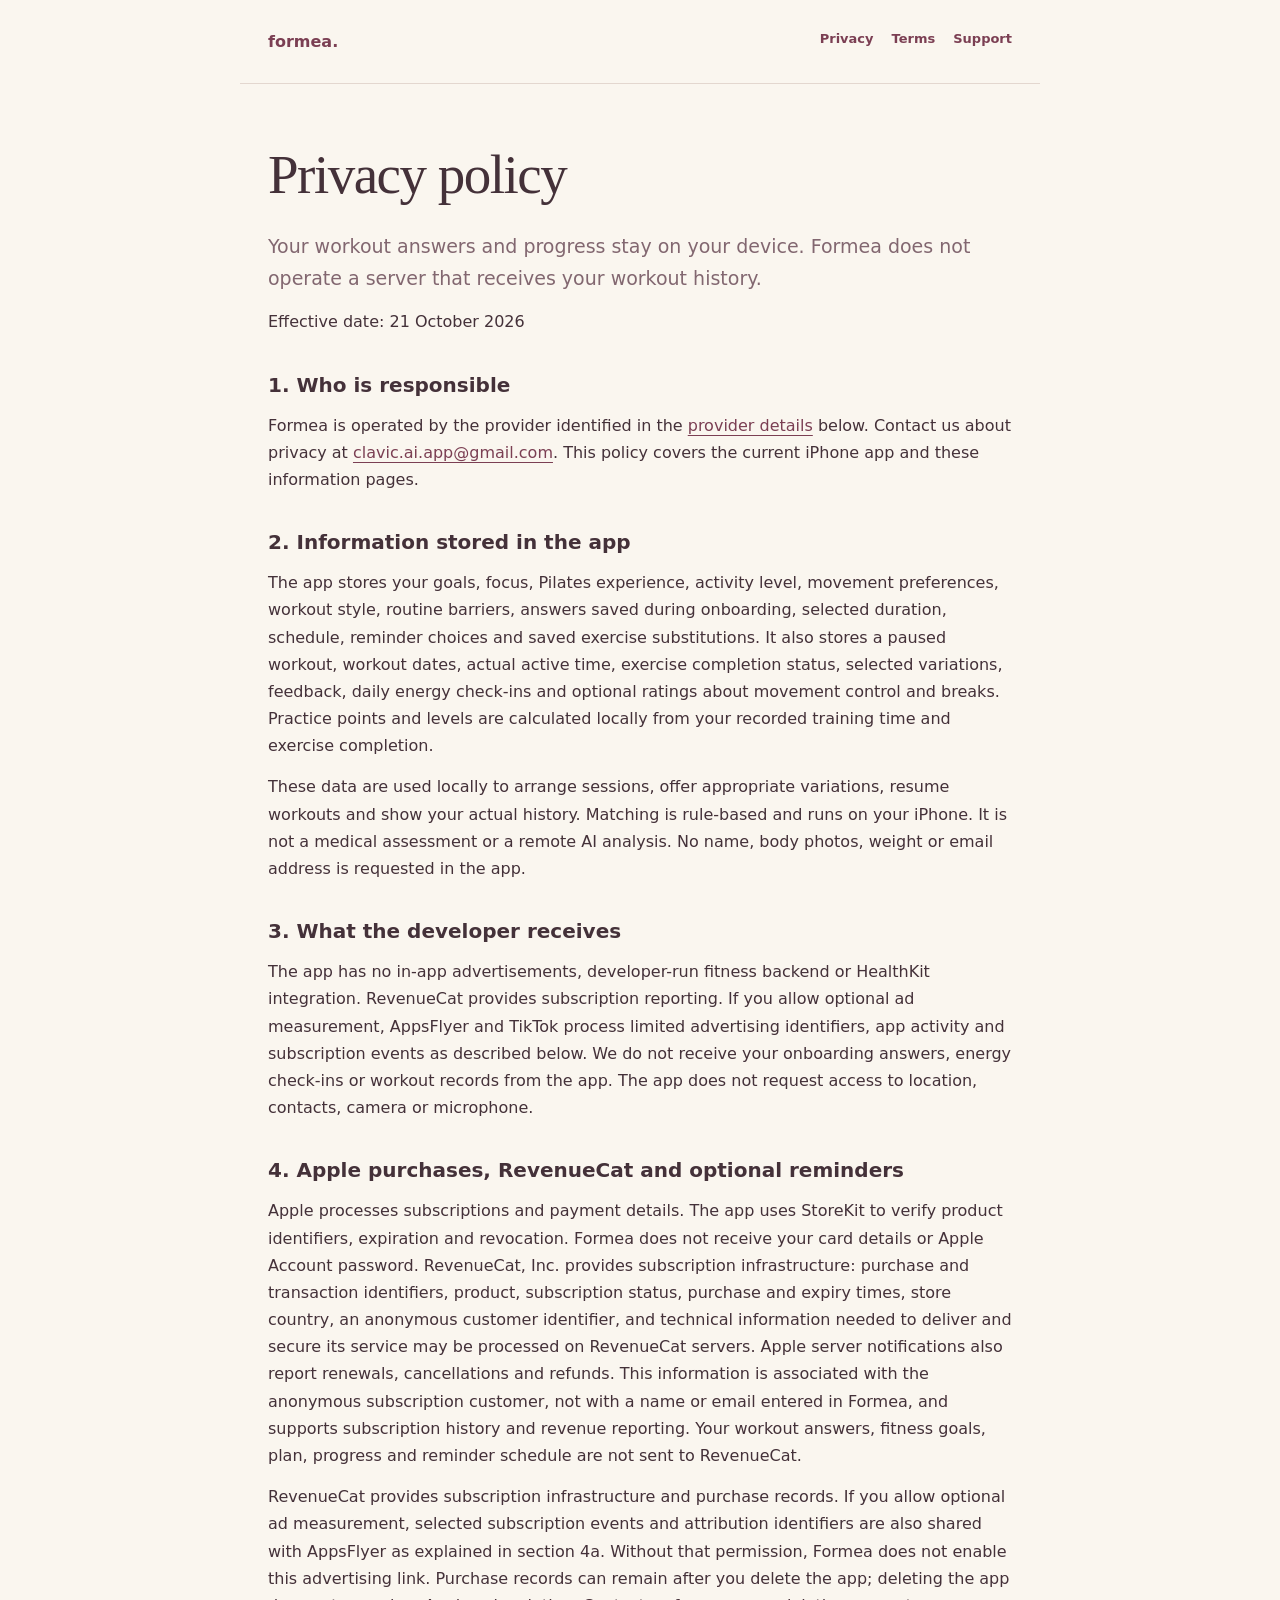
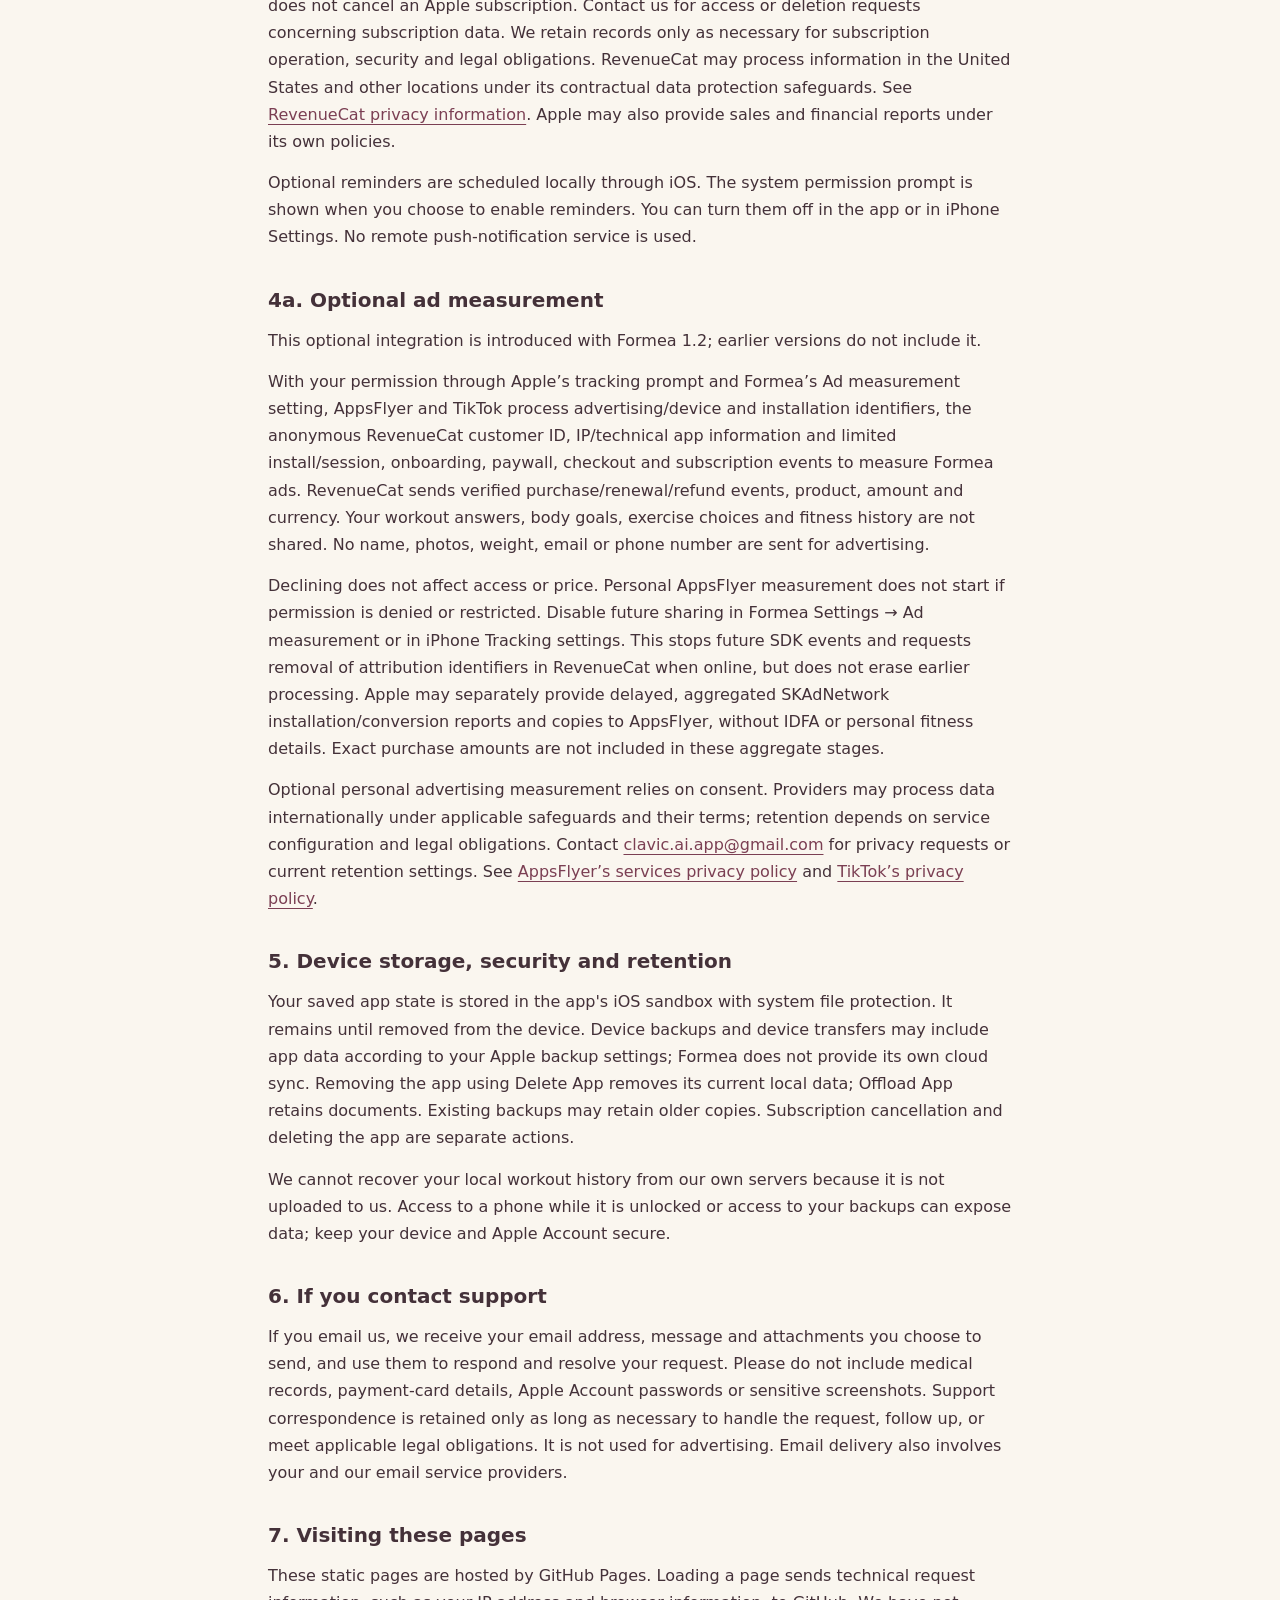
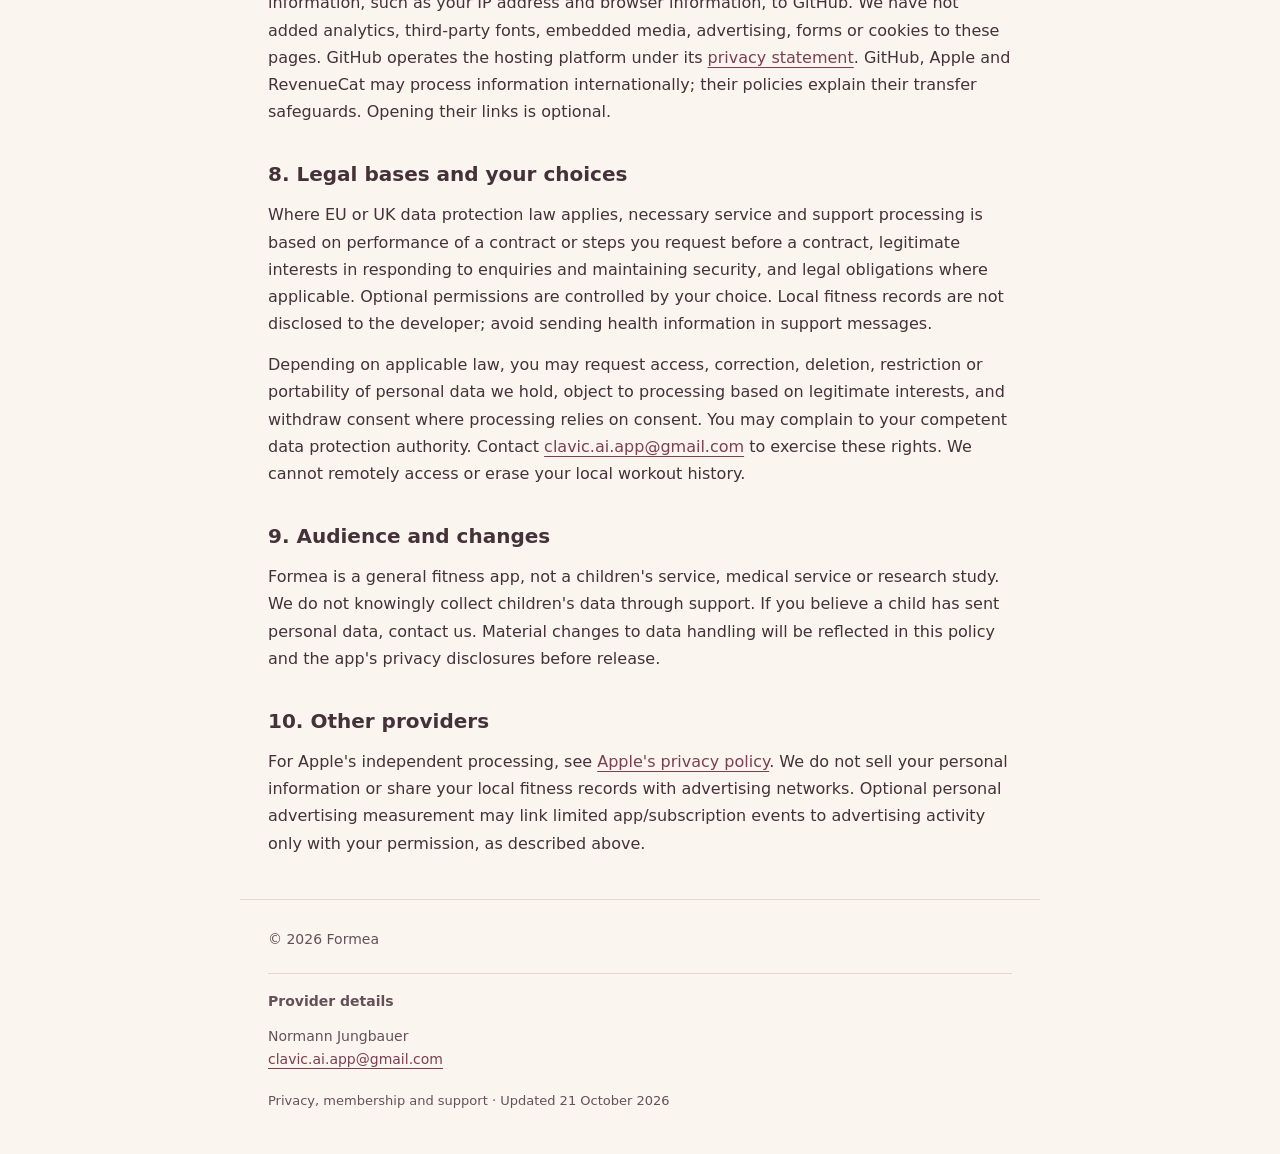
==== commit a3fed0ea: "Remove the practice poll from the privacy policy" ====
--- a/site/privacy.html
+++ b/site/privacy.html
@@ -1,8 +1,8 @@
 <!doctype html><html lang="en"><head><meta charset="utf-8"><meta name="viewport" content="width=device-width,initial-scale=1"><title>Privacy policy · Formea</title><link rel="stylesheet" href="style.css"></head><body><header><a href="index.html">formea.</a><nav aria-label="Information"><a href="privacy.html">Privacy</a><a href="terms.html">Terms</a><a href="support.html">Support</a></nav></header><main><h1>Privacy policy</h1><p class="lead">Your workout answers and progress stay on your device. Formea does not operate a server that receives your workout history.</p><p>Effective date: 21 October 2026</p>
 <h2>1. Who is responsible</h2><p>Formea is operated by the provider identified in the <a href="#provider-details">provider details</a> below. Contact us about privacy at <a href="mailto:clavic.ai.app@gmail.com">clavic.ai.app@gmail.com</a>. This policy covers the current iPhone app and these information pages.</p>
 <h2>2. Information stored in the app</h2><p>The app stores your goals, focus, Pilates experience, activity level, movement preferences, workout style, routine barriers, answers saved during onboarding, selected duration, schedule, reminder choices and saved exercise substitutions. It also stores a paused workout, workout dates, actual active time, exercise completion status, selected variations, feedback, daily energy check-ins and optional ratings about movement control and breaks. Practice points and levels are calculated locally from your recorded training time and exercise completion.</p><p>These data are used locally to arrange sessions, offer appropriate variations, resume workouts and show your actual history. Matching is rule-based and runs on your iPhone. It is not a medical assessment or a remote AI analysis. No name, body photos, weight or email address is requested in the app.</p>
-<h2>3. What the developer receives</h2><p>The app has no in-app advertisements, developer-run fitness backend or HealthKit integration. RevenueCat provides subscription reporting. If you allow optional ad measurement, AppsFlyer and TikTok process limited advertising identifiers, app activity and subscription events as described below. We do not receive your onboarding answers, energy check-ins or workout records from the app. The only exception is your optional one-tap answer to the anonymous poll “What would you enjoy more?” at the end of onboarding (calm and focused, or fun with a buddy). It is stored with RevenueCat’s anonymous customer identifier so that we can see overall percentages; it is not linked to your name or email, does not change your plan and is not used for advertising. The app does not request access to location, contacts, camera or microphone.</p>
-<h2>4. Apple purchases, RevenueCat and optional reminders</h2><p>Apple processes subscriptions and payment details. The app uses StoreKit to verify product identifiers, expiration and revocation. Formea does not receive your card details or Apple Account password. RevenueCat, Inc. provides subscription infrastructure: purchase and transaction identifiers, product, subscription status, purchase and expiry times, store country, an anonymous customer identifier, your optional anonymous poll choice, and technical information needed to deliver and secure its service may be processed on RevenueCat servers. Apple server notifications also report renewals, cancellations and refunds. This information is associated with the anonymous subscription customer, not with a name or email entered in Formea, and supports subscription history and revenue reporting. Your workout answers, fitness goals, plan, progress and reminder schedule are not sent to RevenueCat.</p><p>RevenueCat provides subscription infrastructure and purchase records. If you allow optional ad measurement, selected subscription events and attribution identifiers are also shared with AppsFlyer as explained in section 4a. Without that permission, Formea does not enable this advertising link. Purchase records can remain after you delete the app; deleting the app does not cancel an Apple subscription. Contact us for access or deletion requests concerning subscription data. We retain records only as necessary for subscription operation, security and legal obligations. RevenueCat may process information in the United States and other locations under its contractual data protection safeguards. See <a href="https://www.revenuecat.com/privacy/">RevenueCat privacy information</a>. Apple may also provide sales and financial reports under its own policies.</p><p>Optional reminders are scheduled locally through iOS. The system permission prompt is shown when you choose to enable reminders. You can turn them off in the app or in iPhone Settings. No remote push-notification service is used.</p>
+<h2>3. What the developer receives</h2><p>The app has no in-app advertisements, developer-run fitness backend or HealthKit integration. RevenueCat provides subscription reporting. If you allow optional ad measurement, AppsFlyer and TikTok process limited advertising identifiers, app activity and subscription events as described below. We do not receive your onboarding answers, energy check-ins or workout records from the app. The app does not request access to location, contacts, camera or microphone.</p>
+<h2>4. Apple purchases, RevenueCat and optional reminders</h2><p>Apple processes subscriptions and payment details. The app uses StoreKit to verify product identifiers, expiration and revocation. Formea does not receive your card details or Apple Account password. RevenueCat, Inc. provides subscription infrastructure: purchase and transaction identifiers, product, subscription status, purchase and expiry times, store country, an anonymous customer identifier, and technical information needed to deliver and secure its service may be processed on RevenueCat servers. Apple server notifications also report renewals, cancellations and refunds. This information is associated with the anonymous subscription customer, not with a name or email entered in Formea, and supports subscription history and revenue reporting. Your workout answers, fitness goals, plan, progress and reminder schedule are not sent to RevenueCat.</p><p>RevenueCat provides subscription infrastructure and purchase records. If you allow optional ad measurement, selected subscription events and attribution identifiers are also shared with AppsFlyer as explained in section 4a. Without that permission, Formea does not enable this advertising link. Purchase records can remain after you delete the app; deleting the app does not cancel an Apple subscription. Contact us for access or deletion requests concerning subscription data. We retain records only as necessary for subscription operation, security and legal obligations. RevenueCat may process information in the United States and other locations under its contractual data protection safeguards. See <a href="https://www.revenuecat.com/privacy/">RevenueCat privacy information</a>. Apple may also provide sales and financial reports under its own policies.</p><p>Optional reminders are scheduled locally through iOS. The system permission prompt is shown when you choose to enable reminders. You can turn them off in the app or in iPhone Settings. No remote push-notification service is used.</p>
 <h2>4a. Optional ad measurement</h2><p>This optional integration is introduced with Formea 1.2; earlier versions do not include it.</p><p>With your permission through Apple’s tracking prompt and Formea’s Ad measurement setting, AppsFlyer and TikTok process advertising/device and installation identifiers, the anonymous RevenueCat customer ID, IP/technical app information and limited install/session, onboarding, paywall, checkout and subscription events to measure Formea ads. RevenueCat sends verified purchase/renewal/refund events, product, amount and currency. Your workout answers, body goals, exercise choices and fitness history are not shared. No name, photos, weight, email or phone number are sent for advertising.</p><p>Declining does not affect access or price. Personal AppsFlyer measurement does not start if permission is denied or restricted. Disable future sharing in Formea Settings → Ad measurement or in iPhone Tracking settings. This stops future SDK events and requests removal of attribution identifiers in RevenueCat when online, but does not erase earlier processing. Apple may separately provide delayed, aggregated SKAdNetwork installation/conversion reports and copies to AppsFlyer, without IDFA or personal fitness details. Exact purchase amounts are not included in these aggregate stages.</p><p>Optional personal advertising measurement relies on consent. Providers may process data internationally under applicable safeguards and their terms; retention depends on service configuration and legal obligations. Contact <a href="mailto:clavic.ai.app@gmail.com">clavic.ai.app@gmail.com</a> for privacy requests or current retention settings. See <a href="https://www.appsflyer.com/legal/services-privacy-policy/">AppsFlyer’s services privacy policy</a> and <a href="https://www.tiktok.com/legal/page/eea/privacy-policy/en">TikTok’s privacy policy</a>.</p>
 <h2>5. Device storage, security and retention</h2><p>Your saved app state is stored in the app's iOS sandbox with system file protection. It remains until removed from the device. Device backups and device transfers may include app data according to your Apple backup settings; Formea does not provide its own cloud sync. Removing the app using Delete App removes its current local data; Offload App retains documents. Existing backups may retain older copies. Subscription cancellation and deleting the app are separate actions.</p><p>We cannot recover your local workout history from our own servers because it is not uploaded to us. Access to a phone while it is unlocked or access to your backups can expose data; keep your device and Apple Account secure.</p>
 <h2>6. If you contact support</h2><p>If you email us, we receive your email address, message and attachments you choose to send, and use them to respond and resolve your request. Please do not include medical records, payment-card details, Apple Account passwords or sensitive screenshots. Support correspondence is retained only as long as necessary to handle the request, follow up, or meet applicable legal obligations. It is not used for advertising. Email delivery also involves your and our email service providers.</p>
